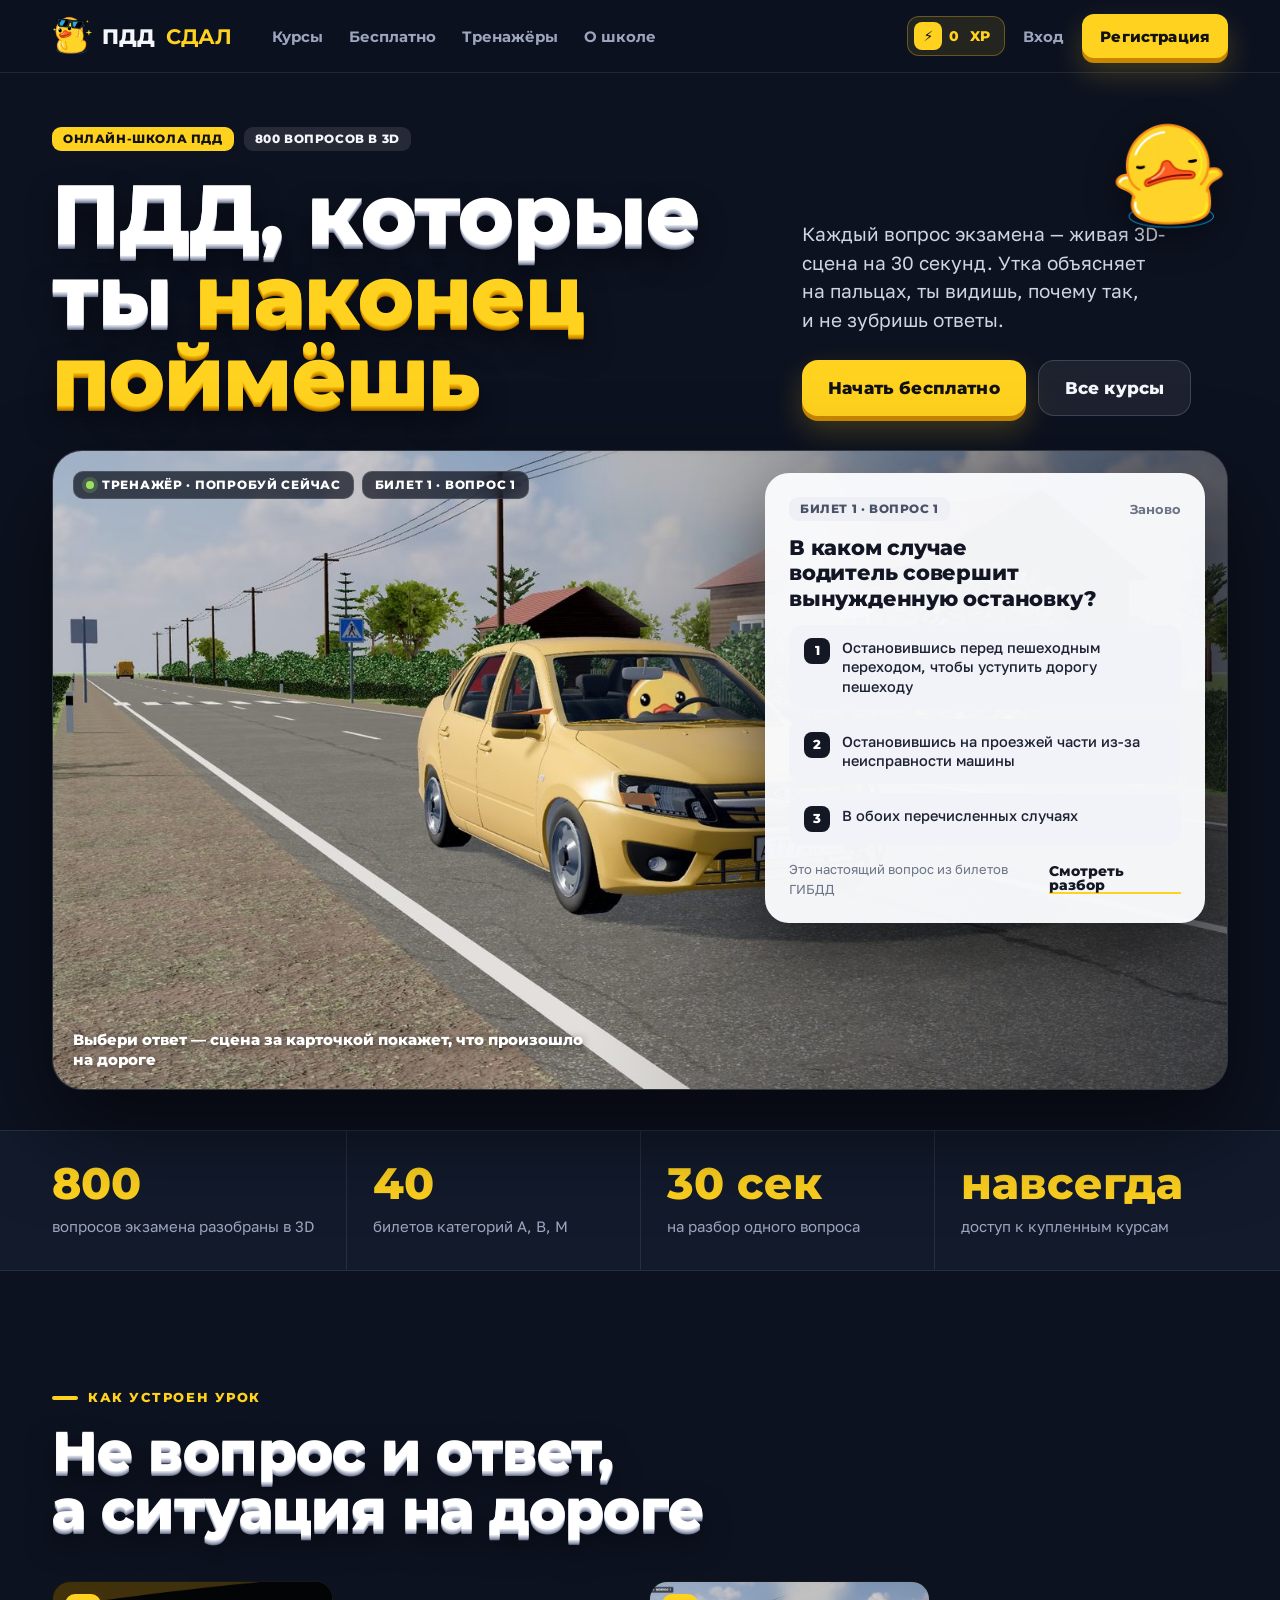
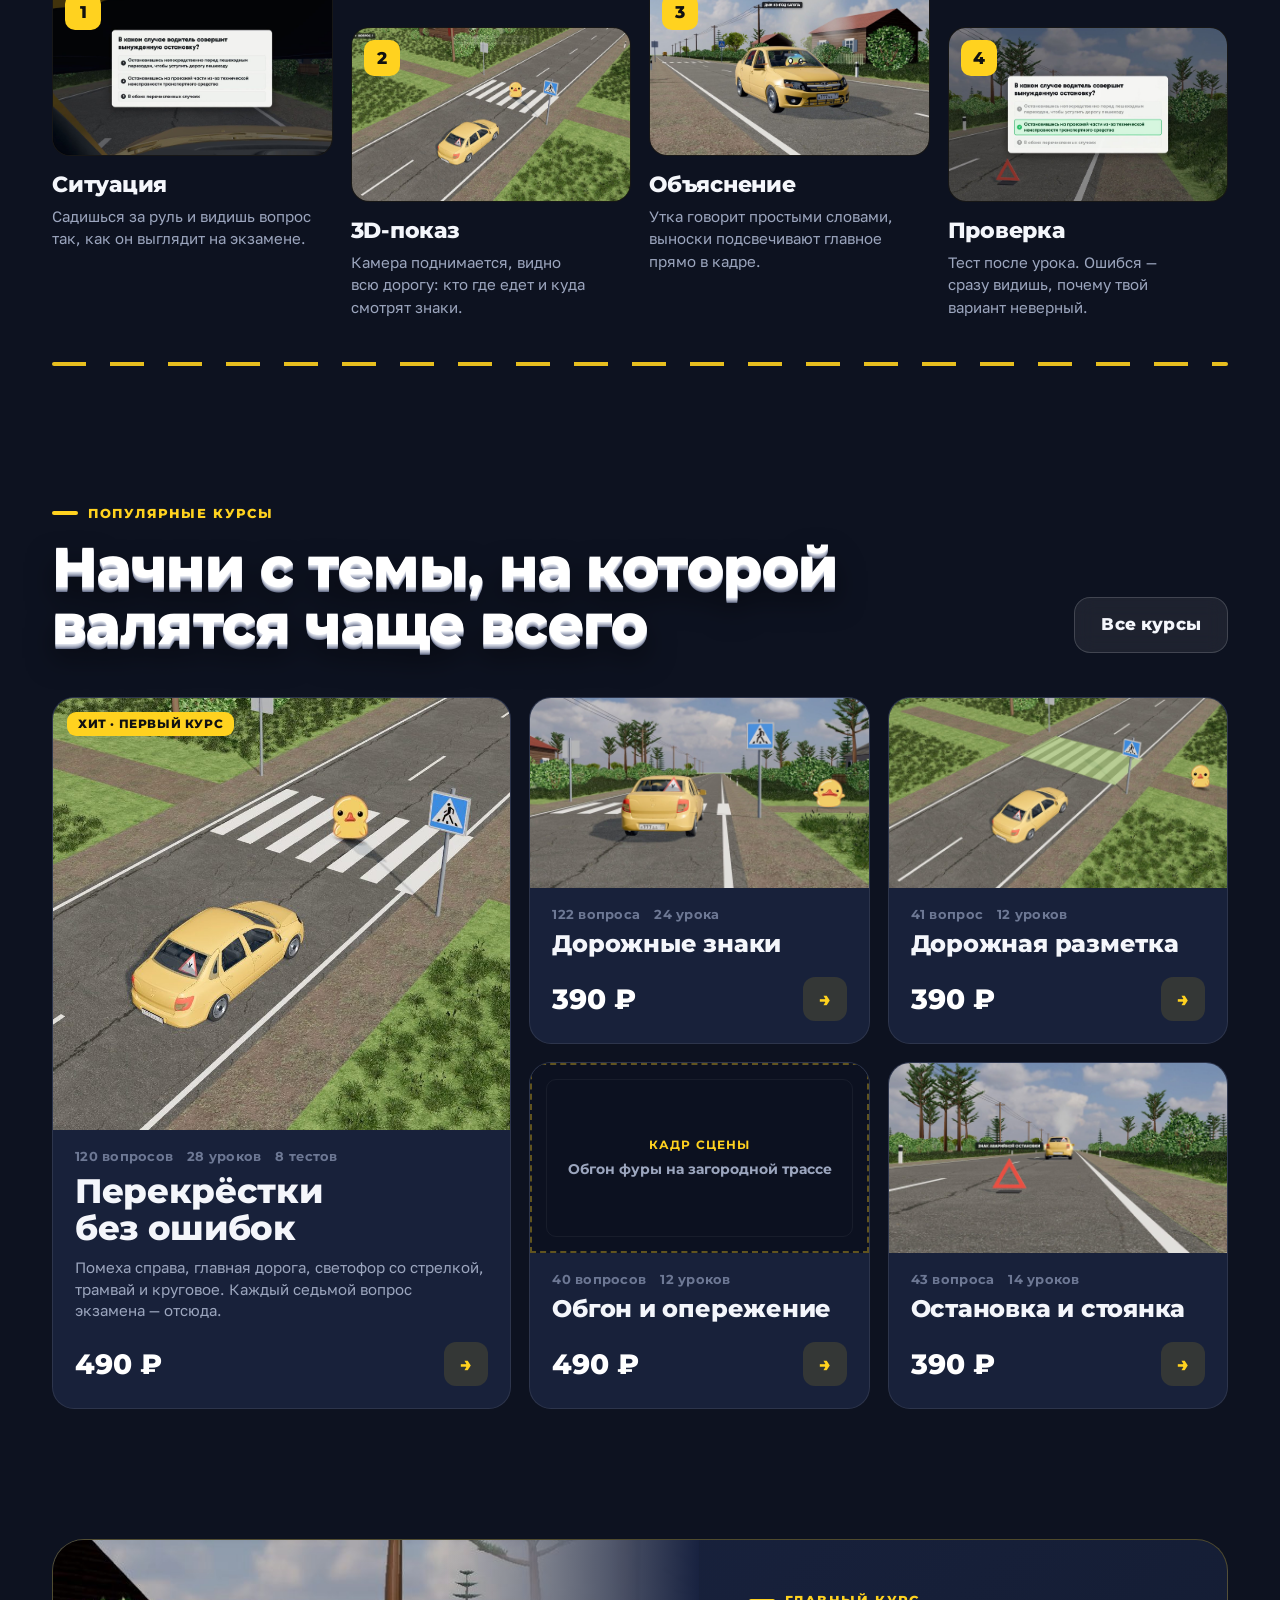
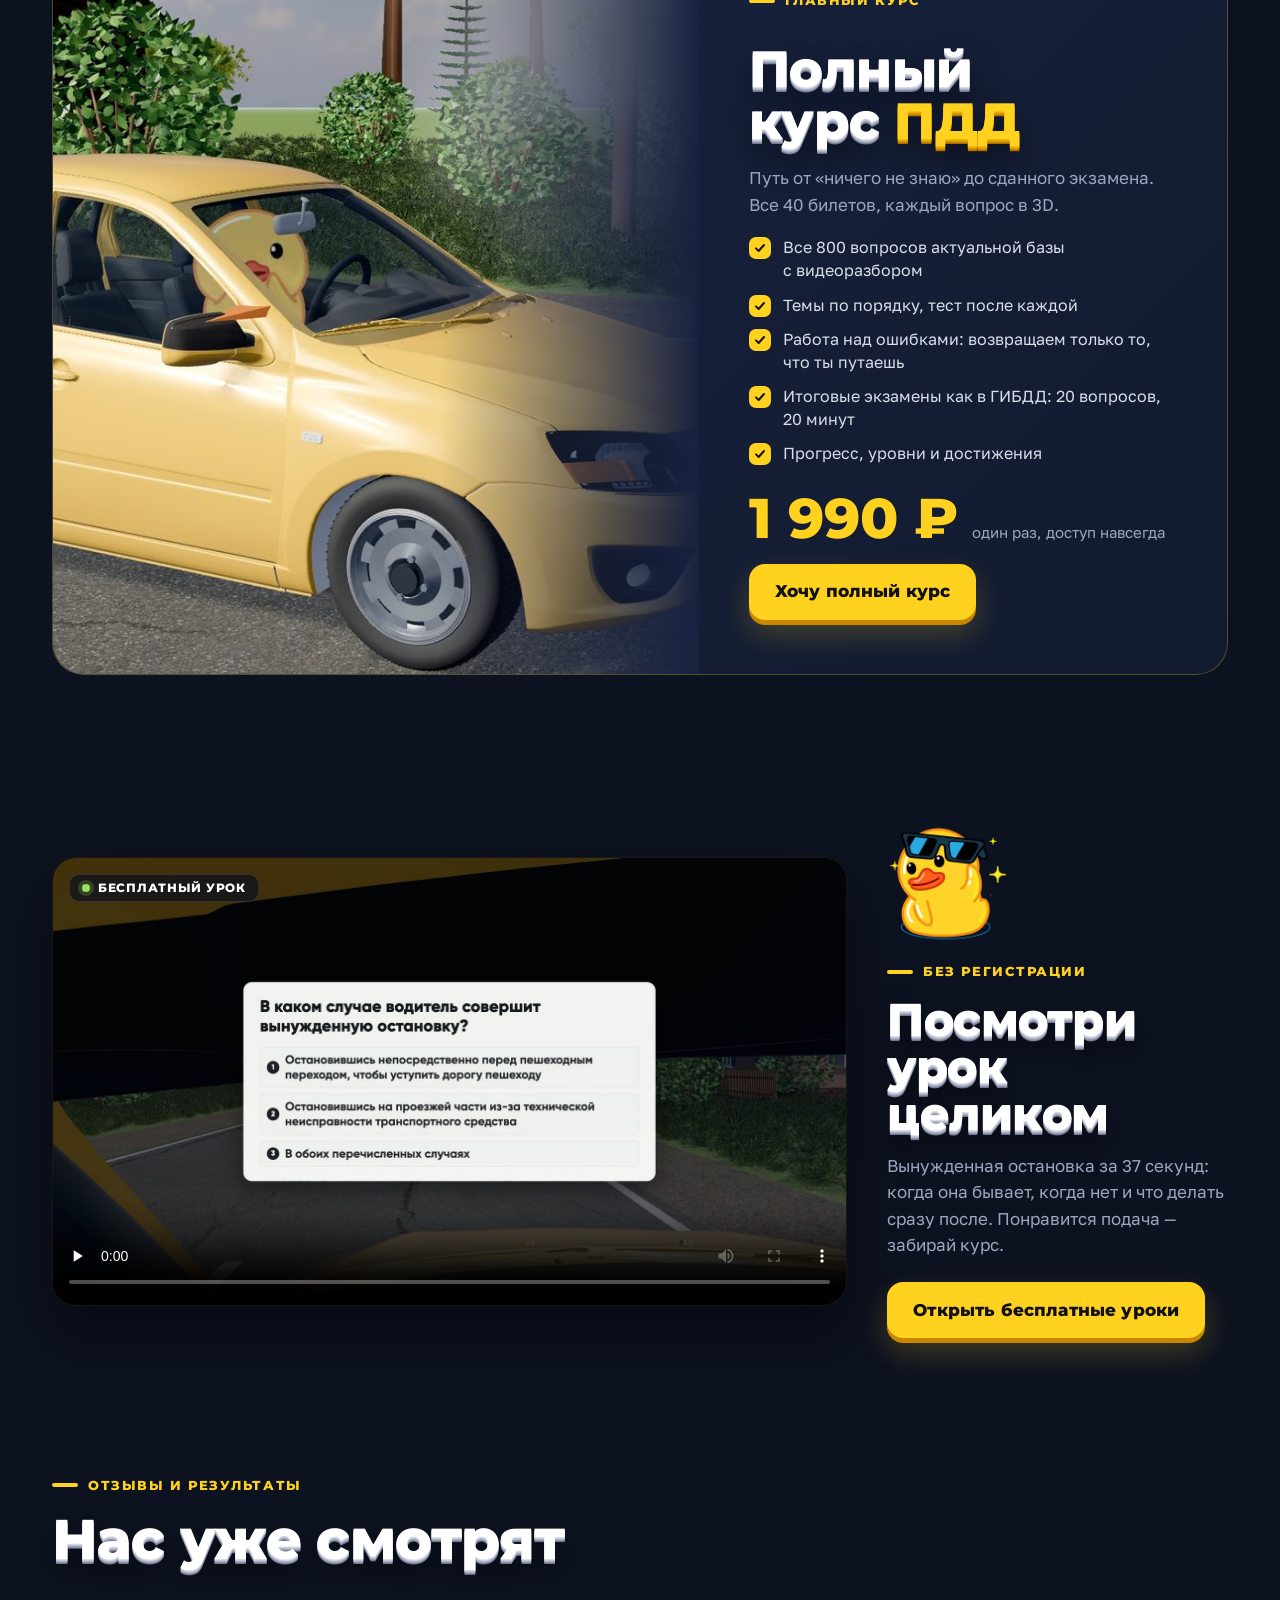
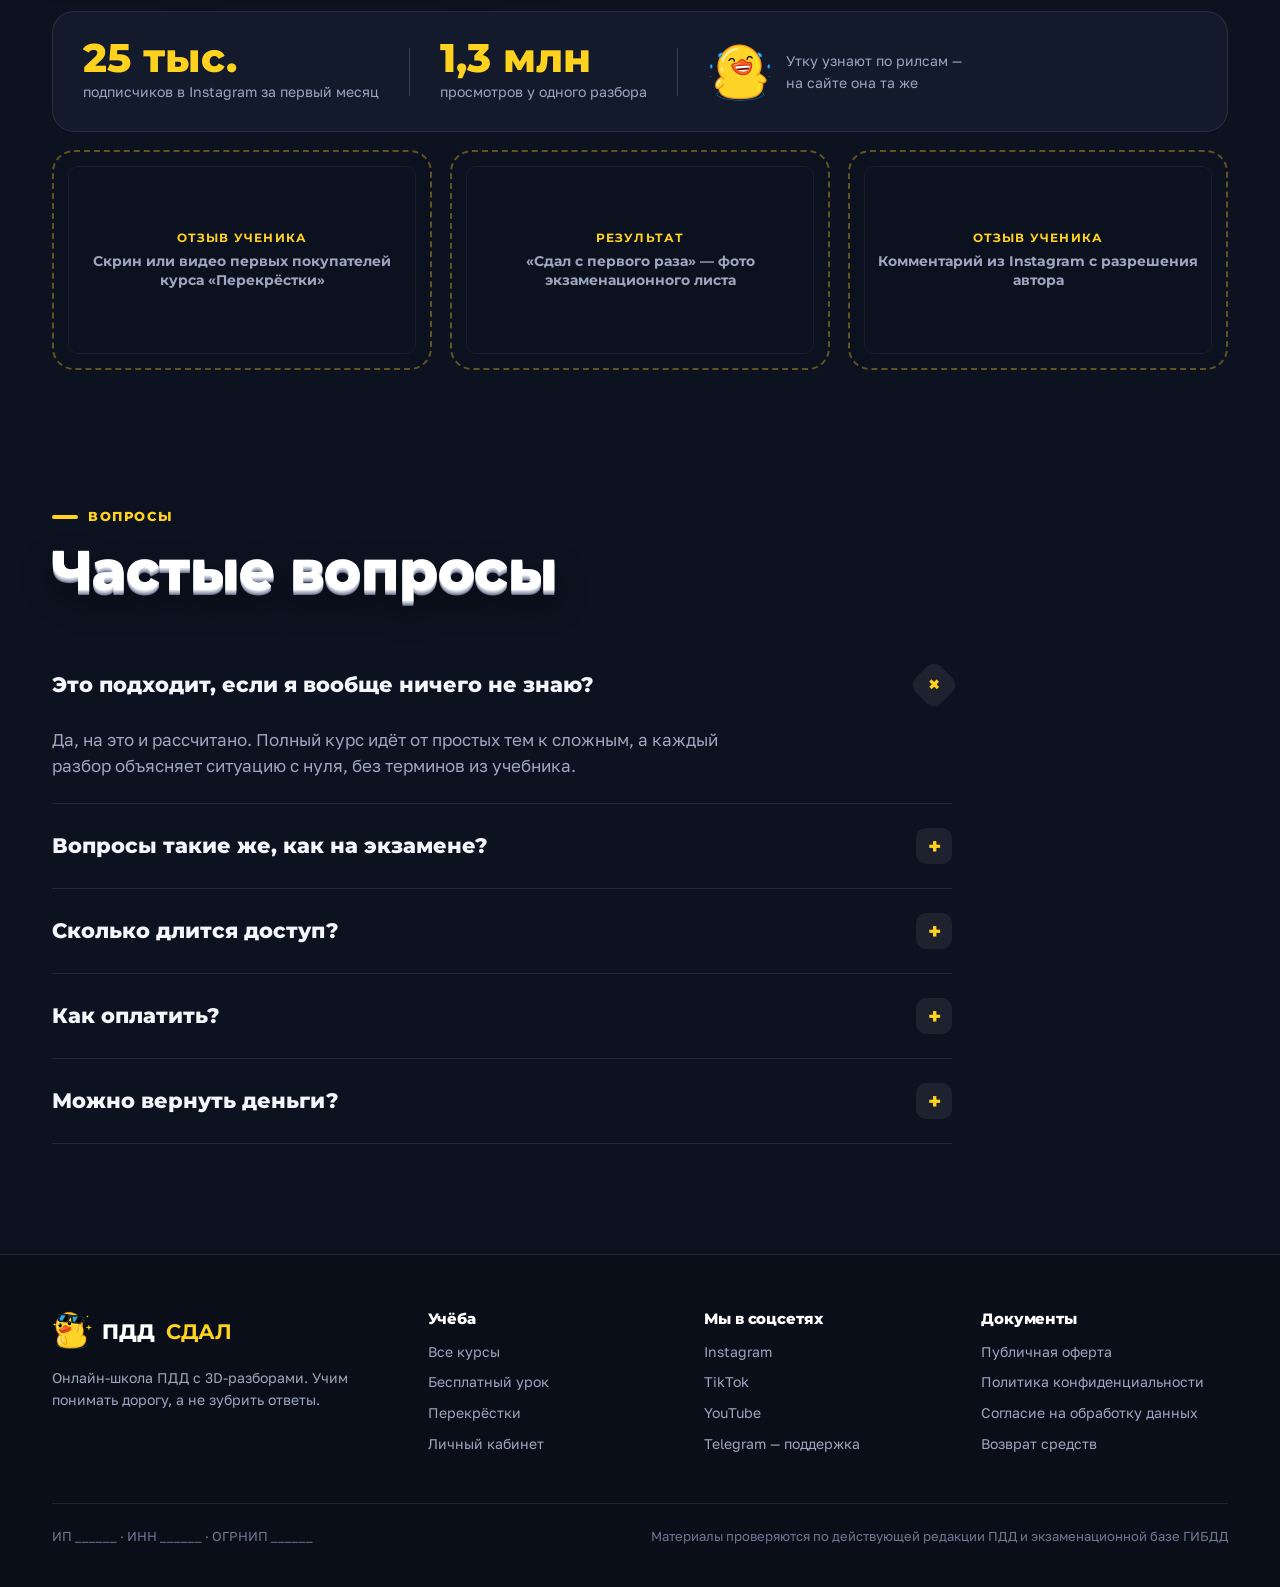
==== index.html @ 4e709c80 "Дизайн-концепция онлайн-школы ПДД: 5 экранов Co-Authored-By: Claude Opus 5.5 <noreply@anthropic.com>" ====
<!doctype html>
<html lang="ru">
<head>
<meta charset="utf-8">
<meta name="viewport" content="width=device-width,initial-scale=1"><meta name="robots" content="noindex,nofollow">
<title>ПДД СДАЛ — онлайн-школа ПДД с 3D-разборами</title>
<link rel="preconnect" href="https://fonts.googleapis.com"><link rel="preconnect" href="https://fonts.gstatic.com" crossorigin>
<link href="https://fonts.googleapis.com/css2?family=Golos+Text:wght@400;500;600&family=Montserrat:wght@700;800&display=swap" rel="stylesheet">
<link rel="stylesheet" href="css/app.css">
</head>
<body data-page="home">
<header data-top></header>

<section class="hero" id="top">
  <div class="wrap">
    <div class="hero-head">
      <div>
        <div class="hero-meta"><span class="tag tag-y">Онлайн-школа ПДД</span><span class="tag tag-d">800 вопросов в 3D</span></div>
        <h1 class="x3d">ПДД, которые ты <span class="y">наконец поймёшь</span></h1>
      </div>
      <div>
        <p class="hero-lead">Каждый вопрос экзамена — живая 3D-сцена на 30 секунд. Утка объясняет на пальцах, ты видишь, почему так, и не&nbsp;зубришь ответы.</p>
        <div class="hero-cta"><a class="btn btn-y" href="#free">Начать бесплатно</a><a class="btn btn-ghost" href="courses.html">Все курсы</a></div>
      </div>
      <img class="hero-duck" data-duck="5773" alt="">
    </div>

    <div class="screen" id="trainer">
      <div class="screen-bg">
        <img data-k="start" src="img/granta-front.jpg" alt="Учебная Гранта с уткой за рулём">
        <img data-k="ped" class="off" src="img/crosswalk.jpg" alt="Остановка перед переходом">
        <img data-k="smoke" class="off" src="img/granta-smoke.jpg" alt="Дым из-под капота">
        <img data-k="top" class="off" src="img/junction-top.jpg" alt="Вид сверху на переход">
      </div>
      <div class="screen-hud"><span class="hud"><i></i>Тренажёр · попробуй сейчас</span><span class="hud">Билет 1 · Вопрос 1</span></div>
      <div class="screen-cap">Выбери ответ — сцена за карточкой покажет, что произошло на дороге</div>

      <div class="trainer" data-trainer data-c="1">
        <div class="trainer-top"><span class="tag tag-d">Билет 1 · Вопрос 1</span><button class="reset">Заново</button></div>
        <h3>В&nbsp;каком случае водитель совершит вынужденную остановку?</h3>
        <div class="opts">
          <button class="opt" data-frame="ped" data-why="<b>Нет.</b> Перед переходом машина исправна, ты сам решил постоять и&nbsp;пропустить пешехода. Это обычная остановка."><span class="n">1</span>Остановившись перед пешеходным переходом, чтобы уступить дорогу пешеходу</button>
          <button class="opt" data-frame="smoke" data-why="<b>Верно!</b> Повалил дым, машина заглохла — ты бы и&nbsp;рад ехать, но&nbsp;дальше никак. Вот это и&nbsp;есть вынужденная."><span class="n">2</span>Остановившись на&nbsp;проезжей части из-за неисправности машины</button>
          <button class="opt" data-frame="top" data-why="<b>Ловушка.</b> Вынужденная — только когда ехать дальше нельзя: поломка, плохо водителю, препятствие. У&nbsp;перехода ты стоишь по своей воле."><span class="n">3</span>В&nbsp;обоих перечисленных случаях</button>
        </div>
        <div class="why"></div>
        <div class="trainer-foot"><span>Это настоящий вопрос из&nbsp;билетов ГИБДД</span><a href="#free">Смотреть разбор</a></div>
      </div>
    </div>
  </div>
</section>

<div class="stats">
  <div class="wrap">
    <div class="stat"><b>800</b><span>вопросов экзамена разобраны в&nbsp;3D</span></div>
    <div class="stat"><b>40</b><span>билетов категорий A, B, M</span></div>
    <div class="stat"><b>30&nbsp;сек</b><span>на разбор одного вопроса</span></div>
    <div class="stat"><b>навсегда</b><span>доступ к&nbsp;купленным курсам</span></div>
  </div>
</div>

<section class="sec" id="how">
  <div class="wrap">
    <div class="sec-h"><div><div class="kicker">Как устроен урок</div><h2 class="x3d">Не&nbsp;вопрос и&nbsp;ответ, а&nbsp;ситуация на&nbsp;дороге</h2></div></div>
    <div class="film">
      <div class="frame rv"><div class="frame-img"><img src="img/cabin-card-full.jpg" alt=""><span class="frame-num">1</span></div><h3>Ситуация</h3><p>Садишься за руль и&nbsp;видишь вопрос так, как он выглядит на экзамене.</p></div>
      <div class="frame rv" data-d="80"><div class="frame-img"><img src="img/junction-top-full.jpg" alt=""><span class="frame-num">2</span></div><h3>3D-показ</h3><p>Камера поднимается, видно всю дорогу: кто где едет и&nbsp;куда смотрят знаки.</p></div>
      <div class="frame rv" data-d="160"><div class="frame-img"><img src="img/granta-smoke-full.jpg" alt=""><span class="frame-num">3</span></div><h3>Объяснение</h3><p>Утка говорит простыми словами, выноски подсвечивают главное прямо в&nbsp;кадре.</p></div>
      <div class="frame rv" data-d="240"><div class="frame-img"><img src="img/answer-card-full.jpg" alt=""><span class="frame-num">4</span></div><h3>Проверка</h3><p>Тест после урока. Ошибся — сразу видишь, почему твой вариант неверный.</p></div>
    </div>
    <div class="dash film-road"></div>
  </div>
</section>

<section class="sec" style="padding-top:20px">
  <div class="wrap">
    <div class="sec-h"><div><div class="kicker">Популярные курсы</div><h2 class="x3d">Начни с&nbsp;темы, на&nbsp;которой валятся чаще всего</h2></div><a class="btn btn-ghost" href="courses.html">Все курсы</a></div>
    <div class="bento">
      <a class="cc big rv" href="course-intersections.html">
        <div class="cc-img"><img src="img/junction-top.jpg" alt=""><span class="tag tag-y">Хит · первый курс</span></div>
        <div class="cc-body"><div class="cc-meta"><span>120 вопросов</span><span>28 уроков</span><span>8 тестов</span></div><h3>Перекрёстки без ошибок</h3><p>Помеха справа, главная дорога, светофор со стрелкой, трамвай и&nbsp;круговое. Каждый седьмой вопрос экзамена — отсюда.</p><div class="cc-foot"><span class="price">490&nbsp;₽</span><span class="go">→</span></div></div>
      </a>
      <a class="cc rv" data-d="80" href="courses.html">
        <div class="cc-img"><img src="img/granta-rear-sign.jpg" alt=""></div>
        <div class="cc-body"><div class="cc-meta"><span>122 вопроса</span><span>24 урока</span></div><h3>Дорожные знаки</h3><div class="cc-foot"><span class="price">390&nbsp;₽</span><span class="go">→</span></div></div>
      </a>
      <a class="cc rv" data-d="160" href="courses.html">
        <div class="cc-img"><img src="img/zebra-top.jpg" alt=""></div>
        <div class="cc-body"><div class="cc-meta"><span>41 вопрос</span><span>12 уроков</span></div><h3>Дорожная разметка</h3><div class="cc-foot"><span class="price">390&nbsp;₽</span><span class="go">→</span></div></div>
      </a>
      <a class="cc rv" data-d="80" href="courses.html">
        <div class="cc-img"><div class="ph"><div><em>Кадр сцены</em>Обгон фуры на&nbsp;загородной трассе</div></div></div>
        <div class="cc-body"><div class="cc-meta"><span>40 вопросов</span><span>12 уроков</span></div><h3>Обгон и&nbsp;опережение</h3><div class="cc-foot"><span class="price">490&nbsp;₽</span><span class="go">→</span></div></div>
      </a>
      <a class="cc rv" data-d="160" href="lesson.html">
        <div class="cc-img"><img src="img/triangle.jpg" alt=""></div>
        <div class="cc-body"><div class="cc-meta"><span>43 вопроса</span><span>14 уроков</span></div><h3>Остановка и&nbsp;стоянка</h3><div class="cc-foot"><span class="price">390&nbsp;₽</span><span class="go">→</span></div></div>
      </a>
    </div>
  </div>
</section>

<section class="sec" style="padding-top:20px">
  <div class="wrap">
    <div class="full rv">
      <div class="full-img"><img src="img/granta-hero.jpg" alt="Учебная Гранта"></div>
      <div class="full-body">
        <div class="kicker">Главный курс</div>
        <h2 class="x3d">Полный курс <span class="y">ПДД</span></h2>
        <p class="muted">Путь от «ничего не знаю» до&nbsp;сданного экзамена. Все 40 билетов, каждый вопрос в&nbsp;3D.</p>
        <ul class="checks">
          <li>Все 800 вопросов актуальной базы с&nbsp;видеоразбором</li>
          <li>Темы по порядку, тест после каждой</li>
          <li>Работа над ошибками: возвращаем только то, что ты путаешь</li>
          <li>Итоговые экзамены как в&nbsp;ГИБДД: 20 вопросов, 20 минут</li>
          <li>Прогресс, уровни и&nbsp;достижения</li>
        </ul>
        <div class="full-price"><b>1&nbsp;990&nbsp;₽</b><span>один раз, доступ навсегда</span></div>
        <div><a class="btn btn-y" href="courses.html">Хочу полный курс</a></div>
      </div>
    </div>
  </div>
</section>

<section class="sec" id="free" style="padding-top:40px">
  <div class="wrap demo">
    <div class="player rv">
      <video src="video/q01.mp4" poster="img/cabin-card-full.jpg" controls playsinline preload="none"></video>
      <span class="hud"><i></i>Бесплатный урок</span>
    </div>
    <div class="demo-side rv" data-d="100">
      <img class="demo-duck" data-duck="10669" alt="">
      <div class="kicker">Без регистрации</div>
      <h2 class="x3d">Посмотри урок целиком</h2>
      <p>Вынужденная остановка за 37 секунд: когда она бывает, когда нет и&nbsp;что делать сразу после. Понравится подача — забирай курс.</p>
      <a class="btn btn-y" href="lesson.html">Открыть бесплатные уроки</a>
    </div>
  </div>
</section>

<section class="sec" id="about" style="padding-top:20px">
  <div class="wrap">
    <div class="sec-h"><div><div class="kicker">Отзывы и&nbsp;результаты</div><h2 class="x3d">Нас уже смотрят</h2></div></div>
    <div class="proof rv">
      <div><b>25&nbsp;тыс.</b><span>подписчиков в&nbsp;Instagram за первый месяц</span></div><div class="sep"></div>
      <div><b>1,3&nbsp;млн</b><span>просмотров у&nbsp;одного разбора</span></div><div class="sep"></div>
      <div style="display:flex;align-items:center;gap:14px"><img data-duck="6475" alt="" style="width:64px"><span>Утку узнают по&nbsp;рилсам —<br>на сайте она та же</span></div>
    </div>
    <div class="revs">
      <div class="rev rv"><div class="ph"><div><em>Отзыв ученика</em>Скрин или видео первых покупателей курса «Перекрёстки»</div></div></div>
      <div class="rev rv" data-d="80"><div class="ph"><div><em>Результат</em>«Сдал с&nbsp;первого раза» — фото экзаменационного листа</div></div></div>
      <div class="rev rv" data-d="160"><div class="ph"><div><em>Отзыв ученика</em>Комментарий из&nbsp;Instagram с&nbsp;разрешения автора</div></div></div>
    </div>
  </div>
</section>

<section class="sec" style="padding-top:20px">
  <div class="wrap">
    <div class="sec-h"><div><div class="kicker">Вопросы</div><h2 class="x3d">Частые вопросы</h2></div></div>
    <div class="faq">
      <details open><summary>Это подходит, если я&nbsp;вообще ничего не&nbsp;знаю?</summary><p>Да, на&nbsp;это и&nbsp;рассчитано. Полный курс идёт от&nbsp;простых тем к&nbsp;сложным, а&nbsp;каждый разбор объясняет ситуацию с&nbsp;нуля, без терминов из&nbsp;учебника.</p></details>
      <details><summary>Вопросы такие же, как на&nbsp;экзамене?</summary><p>Да, это актуальная экзаменационная база ГИБДД: 40 билетов по&nbsp;20 вопросов. При изменении правил мы обновляем разборы, купленный доступ тоже обновляется.</p></details>
      <details><summary>Сколько длится доступ?</summary><p>Навсегда. Купил курс один раз — он остаётся в&nbsp;личном кабинете, смотреть можно с&nbsp;телефона и&nbsp;компьютера.</p></details>
      <details><summary>Как оплатить?</summary><p>Картой или через СБП, оплата проходит через ЮKassa. Чек приходит на&nbsp;почту, курс открывается сразу после оплаты.</p></details>
      <details><summary>Можно вернуть деньги?</summary><p>Да, по&nbsp;условиям оферты. Если курс не&nbsp;подошёл, напишите в&nbsp;поддержку в&nbsp;Telegram.</p></details>
    </div>
  </div>
</section>

<footer data-foot></footer>
<script src="js/app.js"></script>
</body>
</html>
---- css/app.css ----
:root{
  --bg:#0D1220;
  --bg2:#121A2C;
  --card:#18213A;
  --card2:#1F2A47;
  --line:rgba(255,255,255,.09);
  --line2:rgba(255,255,255,.16);
  --text:#F4F6FB;
  --muted:#9CA6BE;
  --dim:#6D7894;
  --y:#FFD21F;
  --y2:#FFB800;
  --y3:#C98600;
  --green:#9BE15D;
  --orange:#FF9B3D;
  --red:#FF5A4E;
  --r:22px;
  --r-sm:14px;
  --display:"Montserrat","Golos Text",system-ui,sans-serif;
  --body:"Golos Text",system-ui,-apple-system,sans-serif;
  --wrap:1240px;
}
*{box-sizing:border-box;margin:0;padding:0}
html{-webkit-text-size-adjust:100%}
body{background:var(--bg);color:var(--text);font:400 17px/1.55 var(--body);overflow-x:hidden;-webkit-font-smoothing:antialiased}
img,video{display:block;max-width:100%}
a{color:inherit;text-decoration:none}
button{font:inherit;color:inherit;background:none;border:0;cursor:pointer}
h1,h2,h3,h4{font-family:var(--display);font-weight:800;line-height:1.02;letter-spacing:-.01em;text-wrap:balance}
p{text-wrap:pretty}
.nw{white-space:nowrap}
.wrap{max-width:var(--wrap);margin:0 auto;padding:0 32px}
.muted{color:var(--muted)}

/* объёмный заголовок, как обложки рилсов */
.x3d{color:#fff;text-shadow:0 1px 0 #d9dde8,0 2px 0 #c3c8d6,0 3px 0 #aab0c2,0 4px 0 #8f96ab,0 5px 0 #6f7790,0 14px 28px rgba(0,0,0,.55)}
.x3d .y,.y3d{color:var(--y);text-shadow:0 1px 0 #f2b800,0 2px 0 #e6a700,0 3px 0 #d89600,0 4px 0 #c88400,0 5px 0 #a86a00,0 14px 28px rgba(0,0,0,.55)}

/* полоса разметки */
.dash{height:4px;background:repeating-linear-gradient(90deg,var(--y) 0 34px,transparent 34px 58px);opacity:.9;border-radius:2px}

/* знак «У» */
.u-sign{display:inline-grid;place-items:center;width:44px;height:40px;position:relative;flex:none}
.u-sign svg{width:100%;height:100%}

/* кнопки */
.btn{display:inline-flex;align-items:center;justify-content:center;gap:10px;height:56px;padding:0 26px;border-radius:16px;font:800 17px/1 var(--display);letter-spacing:.01em;transition:transform .15s,background .15s,box-shadow .15s;white-space:nowrap}
.btn-y{background:var(--y);color:#111;box-shadow:0 5px 0 var(--y3),0 14px 30px rgba(255,210,31,.22)}
.btn-y:hover{transform:translateY(-2px);box-shadow:0 7px 0 var(--y3),0 18px 34px rgba(255,210,31,.3)}
.btn-y:active{transform:translateY(3px);box-shadow:0 2px 0 var(--y3)}
.btn-ghost{background:rgba(255,255,255,.07);border:1.5px solid var(--line2);backdrop-filter:blur(10px)}
.btn-ghost:hover{background:rgba(255,255,255,.13)}
.btn-sm{height:44px;padding:0 18px;font-size:15px;border-radius:12px}
.btn-block{width:100%}

/* HUD-плашки поверх кадров */
.hud{display:inline-flex;align-items:center;gap:8px;padding:7px 12px;border-radius:10px;background:rgba(12,16,28,.72);backdrop-filter:blur(8px);border:1px solid rgba(255,255,255,.12);font:800 12px/1 var(--display);letter-spacing:.06em;text-transform:uppercase;color:#fff}
.hud i{width:8px;height:8px;border-radius:50%;background:var(--green);box-shadow:0 0 0 4px rgba(155,225,93,.2)}
.tag{display:inline-flex;align-items:center;gap:6px;padding:6px 11px;border-radius:9px;font:800 12px/1 var(--display);letter-spacing:.05em;text-transform:uppercase}
.tag-y{background:var(--y);color:#111}
.tag-g{background:var(--green);color:#10200a}
.tag-o{background:var(--orange);color:#2a1300}
.tag-d{background:rgba(255,255,255,.1);color:var(--text)}

/* шапка */
.top{position:sticky;top:0;z-index:50;background:rgba(13,18,32,.82);backdrop-filter:blur(14px) saturate(1.3);border-bottom:1px solid var(--line)}
.top .wrap{display:flex;align-items:center;gap:28px;height:72px}
.logo{display:flex;align-items:center;gap:10px;font:800 21px/1 var(--display);letter-spacing:.01em}
.logo img{width:40px;height:40px}
.logo b{color:var(--y)}
.nav{display:flex;gap:26px;margin-left:12px;font:700 15px/1 var(--display)}
.nav a{color:var(--muted);transition:color .15s}
.nav a:hover,.nav a.on{color:#fff}
.top-r{margin-left:auto;display:flex;align-items:center;gap:12px}
.xp{display:inline-flex;align-items:center;gap:7px;height:40px;padding:0 14px 0 6px;border-radius:12px;background:rgba(255,210,31,.1);border:1px solid rgba(255,210,31,.3);font:800 14px/1 var(--display);color:var(--y)}
.xp b{display:grid;place-items:center;width:28px;height:28px;border-radius:8px;background:var(--y);color:#111;font-size:14px}
.login{font:700 15px/1 var(--display);color:var(--muted);padding:0 6px}
.burger{display:none;width:44px;height:44px;border-radius:12px;background:rgba(255,255,255,.07);place-items:center}
.burger span,.burger span:before,.burger span:after{display:block;width:18px;height:2px;background:#fff;border-radius:2px;position:relative}
.burger span:before,.burger span:after{content:"";position:absolute;left:0}
.burger span:before{top:-6px}.burger span:after{top:6px}
.mnav{display:none}

/* секции */
section{position:relative}
.sec{padding:110px 0}
.sec-h{display:flex;align-items:end;justify-content:space-between;gap:24px;margin-bottom:44px}
.sec-h h2{font-size:clamp(34px,4.4vw,58px)}
.kicker{display:inline-flex;align-items:center;gap:10px;font:800 13px/1 var(--display);letter-spacing:.12em;text-transform:uppercase;color:var(--y);margin-bottom:18px}
.kicker:before{content:"";width:26px;height:4px;border-radius:2px;background:var(--y)}

/* ---------- главная: герой ---------- */
.hero{padding:54px 0 40px}
.hero-head{display:grid;grid-template-columns:1.25fr .75fr;gap:40px;align-items:end;margin-bottom:34px;position:relative}
.hero h1{font-size:clamp(46px,6.6vw,96px);line-height:.96}
.hero-lead{font-size:19px;line-height:1.5;color:#cfd5e3;margin-bottom:26px}
.hero-cta{display:flex;gap:12px;flex-wrap:wrap}
.hero-meta{display:flex;gap:10px;flex-wrap:wrap;margin-bottom:22px}
.screen{position:relative;border-radius:30px;overflow:hidden;width:100%;height:clamp(640px,46vw,680px);background:#0b0f1a;border:1px solid var(--line2);box-shadow:0 40px 90px rgba(0,0,0,.55)}
.screen-bg{position:absolute;inset:0}
.screen-bg img{position:absolute;inset:0;width:100%;height:100%;object-fit:cover;transition:opacity .6s ease}
.screen-bg img.off{opacity:0}
.screen:after{content:"";position:absolute;inset:0;background:linear-gradient(90deg,transparent 45%,rgba(11,15,26,.55) 100%);pointer-events:none}
.screen-hud{position:absolute;z-index:2;left:20px;top:20px;display:flex;gap:8px;flex-wrap:wrap}
.screen-cap{position:absolute;z-index:2;left:20px;bottom:20px;max-width:46%;font:800 15px/1.3 var(--display);color:#fff;text-shadow:0 2px 10px rgba(0,0,0,.6)}
.screen .trainer{position:absolute;z-index:3;right:22px;top:22px;max-height:calc(100% - 44px);overflow:auto}
.hero-duck{position:absolute;right:0;top:-14px;width:120px;filter:drop-shadow(0 10px 18px rgba(0,0,0,.45))}

/* тренажёр в первом экране */
.trainer{width:440px;background:rgba(250,251,253,.97);color:#141824;border-radius:24px;padding:24px;box-shadow:0 30px 70px rgba(0,0,0,.5);position:relative}
.trainer-top{display:flex;align-items:center;justify-content:space-between;margin-bottom:14px}
.trainer-top .tag-d{background:#eef0f5;color:#4a5268}
.trainer h3{font-size:22px;line-height:1.2;margin-bottom:16px;color:#121624}
.opts{display:grid;gap:9px}
.opt{display:flex;gap:12px;align-items:flex-start;text-align:left;width:100%;padding:13px 14px;border-radius:14px;background:#f1f3f8;border:2px solid transparent;font:500 15px/1.35 var(--body);color:#1d2233;transition:background .15s,border-color .15s,transform .1s}
.opt:hover{background:#e7eaf2}
.opt:active{transform:scale(.99)}
.opt .n{flex:none;display:grid;place-items:center;width:26px;height:26px;border-radius:8px;background:#141824;color:#fff;font:800 13px/1 var(--display)}
.opt.ok{background:#eaf8dc;border-color:#7cc93c}
.opt.ok .n{background:#4f9e18}
.opt.bad{background:#ffe9e6;border-color:#ff7a6e}
.opt.bad .n{background:#e2382b}
.opt[disabled]{cursor:default}
.why{display:none;margin-top:14px;padding:14px 14px 14px 70px;border-radius:14px;background:#141824;color:#e9ecf3;font-size:15px;line-height:1.45;position:relative;min-height:74px}
.why.show{display:block;animation:pop .35s ease}
.trainer:has(.why.show) .trainer-foot{display:none}
.screen .trainer .opt{padding:11px 13px;font-size:14.5px}
.screen .trainer h3{font-size:21px;margin-bottom:14px}
.why img{position:absolute;left:8px;top:50%;transform:translateY(-50%);width:56px;height:56px}
.why b{color:var(--y);font-family:var(--display)}
.why.good b{color:var(--green)}
.trainer-foot{display:flex;justify-content:space-between;align-items:center;margin-top:14px;font-size:13px;color:#6b7387}
.trainer-foot a{font:800 14px/1 var(--display);color:#141824;border-bottom:2px solid var(--y)}
.reset{font:700 13px/1 var(--display);color:#6b7387}

/* тост XP */
.toast{position:fixed;z-index:90;left:50%;top:88px;transform:translate(-50%,-20px);opacity:0;pointer-events:none;display:flex;align-items:center;gap:12px;padding:10px 18px 10px 10px;border-radius:16px;background:#141824;border:1px solid rgba(255,210,31,.35);box-shadow:0 18px 40px rgba(0,0,0,.45);transition:opacity .25s,transform .25s}
.toast.on{opacity:1;transform:translate(-50%,0)}
.toast img{width:44px;height:44px}
.toast b{display:block;font:800 16px/1.1 var(--display);color:var(--y)}
.toast span{font-size:13px;color:var(--muted)}

/* цифры */
.stats{border-top:1px solid var(--line);border-bottom:1px solid var(--line);background:var(--bg2)}
.stats .wrap{display:grid;grid-template-columns:repeat(4,1fr)}
.stat{padding:30px 26px;border-left:1px solid var(--line)}
.stat:first-child{border-left:0;padding-left:0}
.stat b{display:block;font:800 44px/1 var(--display);color:var(--y);margin-bottom:8px}
.stat span{color:var(--muted);font-size:15px}

/* как устроен урок — плёнка */
.film{display:grid;grid-template-columns:repeat(4,1fr);gap:18px;counter-reset:st}
.frame{position:relative}
.frame-img{position:relative;border-radius:18px;overflow:hidden;aspect-ratio:16/10;background:#000;border:1px solid var(--line)}
.frame-img img{width:100%;height:100%;object-fit:cover}
.frame-num{position:absolute;left:12px;top:12px;width:36px;height:36px;border-radius:10px;display:grid;place-items:center;background:var(--y);color:#111;font:800 17px/1 var(--display)}
.frame h3{font-size:22px;margin:18px 0 8px}
.frame p{color:var(--muted);font-size:15px;line-height:1.5}
.frame:nth-child(even){margin-top:46px}
.film-road{margin:44px 0 0}

/* курсы — бенто */
.bento{display:grid;grid-template-columns:1.35fr 1fr 1fr;grid-template-rows:auto auto;gap:18px}
.cc{position:relative;display:flex;flex-direction:column;border-radius:var(--r);overflow:hidden;background:var(--card);border:1px solid var(--line);transition:transform .2s,border-color .2s}
.cc:hover{transform:translateY(-4px);border-color:rgba(255,210,31,.45)}
.cc-img{position:relative;aspect-ratio:16/9;overflow:hidden;background:#0a0e18}
.cc-img img{width:100%;height:100%;object-fit:cover;transition:transform .5s}
.cc:hover .cc-img img{transform:scale(1.04)}
.cc-img .tag{position:absolute;left:14px;top:14px}
.cc-body{padding:20px 22px 22px;display:flex;flex-direction:column;gap:10px;flex:1}
.cc h3{font-size:24px;line-height:1.08}
.cc p{color:var(--muted);font-size:15px;line-height:1.45}
.cc-meta{display:flex;gap:14px;flex-wrap:wrap;color:var(--dim);font:700 13px/1 var(--display);letter-spacing:.02em}
.cc-foot{margin-top:auto;padding-top:10px;display:flex;align-items:center;justify-content:space-between}
.price{font:800 28px/1 var(--display);color:#fff}
.price s{font-size:16px;color:var(--dim);margin-left:8px;font-weight:700}
.go{width:44px;height:44px;border-radius:12px;display:grid;place-items:center;background:rgba(255,210,31,.12);color:var(--y);font:800 20px/1 var(--display);transition:background .15s}
.cc:hover .go{background:var(--y);color:#111}
.cc.big{grid-row:span 2}
.cc.big .cc-img{aspect-ratio:auto;flex:1;min-height:340px}
.cc.big h3{font-size:34px}
.cc.big .cc-body{flex:none}

/* заглушка кадра — честная */
.ph{position:relative;width:100%;height:100%;min-height:100%;display:grid;place-items:center;text-align:center;padding:20px;background:#0c1120;border:2px dashed rgba(255,210,31,.35);border-radius:inherit;color:var(--muted);font:700 14px/1.35 var(--display)}
.ph:before{content:"";position:absolute;inset:14px;border:1px solid rgba(255,255,255,.05);border-radius:10px}
.ph em{display:block;font-style:normal;color:var(--y);font-size:12px;letter-spacing:.1em;text-transform:uppercase;margin-bottom:6px}

/* полный курс */
.full{display:grid;grid-template-columns:1.1fr .9fr;border-radius:32px;overflow:hidden;background:linear-gradient(135deg,#1a2442,#121a2e);border:1px solid rgba(255,210,31,.25)}
.full-img{position:relative;min-height:520px}
.full-img img{position:absolute;inset:0;width:100%;height:100%;object-fit:cover}
.full-img:after{content:"";position:absolute;inset:0;background:linear-gradient(90deg,transparent 60%,#182240 100%)}
.full-body{padding:54px 50px;display:flex;flex-direction:column;gap:18px}
.full-body h2{font-size:clamp(36px,4vw,54px)}
.checks{list-style:none;display:grid;gap:11px}
.checks li{display:flex;gap:12px;align-items:flex-start;font-size:16px;line-height:1.45;color:#d9deea}
.checks li:before{content:"";flex:none;width:22px;height:22px;margin-top:1px;border-radius:7px;background:var(--y) url("data:image/svg+xml,%3Csvg xmlns='http://www.w3.org/2000/svg' viewBox='0 0 24 24'%3E%3Cpath d='M6 12.5l4 4 8-9' fill='none' stroke='%23111' stroke-width='3' stroke-linecap='round' stroke-linejoin='round'/%3E%3C/svg%3E") center/16px no-repeat}
.full-price{display:flex;align-items:baseline;gap:14px;margin-top:6px}
.full-price b{font:800 56px/1 var(--display);color:var(--y)}
.full-price span{color:var(--muted);font-size:15px}

/* бесплатный урок */
.demo{display:grid;grid-template-columns:1.4fr .6fr;gap:40px;align-items:center}
.player{position:relative;border-radius:24px;overflow:hidden;background:#000;border:1px solid var(--line);box-shadow:0 30px 60px rgba(0,0,0,.45)}
.player video{width:100%;aspect-ratio:16/9;object-fit:cover;background:#000}
.player .hud{position:absolute;left:16px;top:16px;pointer-events:none}
.demo-side h2{font-size:clamp(32px,3.6vw,48px);margin-bottom:16px}
.demo-side p{color:var(--muted);margin-bottom:24px}
.demo-duck{width:120px;margin-bottom:10px}

/* отзывы */
.revs{display:grid;grid-template-columns:1fr 1fr 1fr;gap:18px}
.rev{border-radius:var(--r);min-height:220px}
.rev .ph{min-height:220px;border-radius:var(--r)}
.proof{display:flex;gap:30px;align-items:center;padding:26px 30px;border-radius:var(--r);background:var(--bg2);border:1px solid var(--line);margin-bottom:18px}
.proof b{font:800 40px/1 var(--display);color:var(--y);display:block}
.proof span{color:var(--muted);font-size:14px}
.proof .sep{width:1px;height:48px;background:var(--line2)}

/* FAQ */
.faq{max-width:900px}
.faq details{border-bottom:1px solid var(--line)}
.faq summary{list-style:none;display:flex;justify-content:space-between;gap:20px;align-items:center;padding:24px 0;font:800 21px/1.25 var(--display);cursor:pointer}
.faq summary::-webkit-details-marker{display:none}
.faq summary:after{content:"+";flex:none;width:36px;height:36px;border-radius:10px;display:grid;place-items:center;background:rgba(255,255,255,.07);color:var(--y);font-size:22px;transition:transform .2s}
.faq details[open] summary:after{transform:rotate(45deg)}
.faq details p{color:var(--muted);padding:0 50px 24px 0;max-width:760px}

/* подвал */
.foot{border-top:1px solid var(--line);padding:56px 0 40px;background:#0a0e19;color:var(--muted);font-size:14px}
.foot .wrap{display:grid;grid-template-columns:1.4fr 1fr 1fr 1fr;gap:30px}
.foot h4{font-size:15px;color:#fff;margin-bottom:14px}
.foot a{display:block;margin-bottom:9px}
.foot .logo{display:flex;color:#fff}
.foot a:hover{color:#fff}
.foot-legal{grid-column:1/-1;border-top:1px solid var(--line);padding-top:22px;margin-top:10px;display:flex;justify-content:space-between;gap:20px;flex-wrap:wrap;font-size:13px;color:var(--dim)}

/* ---------- каталог ---------- */
.page-h{padding:64px 0 34px}
.page-h h1{font-size:clamp(44px,6vw,80px);margin-bottom:14px}
.page-h p{color:var(--muted);font-size:19px;max-width:640px}
.filters{display:flex;gap:10px;flex-wrap:wrap;margin:30px 0 8px}
.chip{height:42px;padding:0 18px;border-radius:12px;background:rgba(255,255,255,.06);border:1px solid var(--line);font:700 14px/1 var(--display);color:var(--muted);transition:all .15s}
.chip:hover{color:#fff}
.chip.on{background:var(--y);color:#111;border-color:var(--y)}
.chip sup{font-size:11px;margin-left:4px;opacity:.7}
.cat{display:grid;grid-template-columns:repeat(4,1fr);gap:18px;padding-bottom:110px}
.cat .cc.wide{grid-column:span 2}
.cat .cc.wide .cc-img{aspect-ratio:21/9}
.cat .cc:not(.wide) h3{font-size:21px}
.page-h{position:relative}
.page-duck{position:absolute;right:0;bottom:40px;width:150px}
.cat .cc.hide{display:none}
.bundle .cc-img{display:grid;grid-template-columns:1fr 1fr;gap:3px;background:#0a0e18}
.bundle .cc-img img{height:100%}
.bundle .cc-img .ph{border-radius:0;font-size:12px;border-width:1px}
.promo{background:var(--y);color:#141824;border-color:var(--y)}
.promo .cc-body img{width:110px;margin:-4px 0 4px -6px}
.promo h3{color:#141824}
.promo h3 s{color:rgba(20,24,36,.55)}
.promo p{color:#3b3410}
.promo .price{color:#141824}
.promo .go{background:#141824;color:var(--y)}
.promo:hover .go{background:#141824;color:var(--y)}
.saving{color:var(--green);font:800 13px/1 var(--display)}
.cat-group{grid-column:1/-1;display:flex;align-items:center;gap:16px;margin-top:26px;font:800 15px/1 var(--display);letter-spacing:.1em;text-transform:uppercase;color:var(--muted)}
.cat-group:after{content:"";flex:1;height:1px;background:var(--line)}
.cat-group:first-child{margin-top:0}

/* ---------- страница курса ---------- */
.p-hero{position:relative;overflow:hidden;padding:0}
.p-hero-img{position:absolute;inset:0}
.p-hero-img img{width:100%;height:100%;object-fit:cover;object-position:50% 55%}
.p-hero:after{content:"";position:absolute;inset:0;background:linear-gradient(90deg,rgba(13,18,32,.96) 0%,rgba(13,18,32,.8) 42%,rgba(13,18,32,.2) 75%),linear-gradient(0deg,var(--bg) 0%,transparent 30%)}
.p-hero .wrap{position:relative;z-index:2;padding-top:80px;padding-bottom:90px;display:grid;grid-template-columns:1fr 380px;gap:50px;align-items:end}
.crumbs{font:700 14px/1 var(--display);color:var(--muted);margin-bottom:26px}
.crumbs a:hover{color:#fff}
.p-hero h1{font-size:clamp(46px,6vw,86px);margin:16px 0 20px}
.p-hero .lead{font-size:20px;color:#d6dbe7;max-width:560px}
.p-hero .hud-row{display:flex;gap:10px;flex-wrap:wrap;margin-top:26px}
.buy{background:rgba(250,251,253,.98);color:#121624;border-radius:26px;padding:28px;box-shadow:0 30px 70px rgba(0,0,0,.5)}
.buy-price{display:flex;align-items:baseline;gap:10px;margin-bottom:6px}
.buy-price b{font:800 52px/1 var(--display)}
.buy-price span{color:#6b7387;font-size:15px}
.buy ul{list-style:none;margin:18px 0 22px;display:grid;gap:9px;font-size:15px;color:#3a4256}
.buy li{display:flex;gap:10px}
.buy li:before{content:"";flex:none;width:18px;height:18px;margin-top:2px;border-radius:6px;background:#141824 url("data:image/svg+xml,%3Csvg xmlns='http://www.w3.org/2000/svg' viewBox='0 0 24 24'%3E%3Cpath d='M6 12.5l4 4 8-9' fill='none' stroke='%23FFD21F' stroke-width='3.4' stroke-linecap='round' stroke-linejoin='round'/%3E%3C/svg%3E") center/13px no-repeat}
.buy .pay{margin-top:14px;text-align:center;font-size:13px;color:#6b7387}
.buy .btn-ghost{color:#141824;border-color:#d7dbe5;background:#f1f3f8;margin-top:10px}

.pain{display:grid;grid-template-columns:.9fr 1.1fr;gap:60px;align-items:center}
.pain-big{font:800 clamp(120px,15vw,210px)/.85 var(--display)}
.pain-big small{display:block;font-size:22px;line-height:1.3;color:var(--muted);margin-top:16px;font-weight:700;letter-spacing:0}
.pain-list{display:grid;gap:14px}
.pain-item{display:flex;gap:18px;align-items:flex-start;padding:22px 24px;border-radius:18px;background:var(--card);border:1px solid var(--line)}
.pain-item .tag{flex:none;margin-top:2px}
.pain-item h3{font-size:20px;margin-bottom:6px}
.pain-item p{color:var(--muted);font-size:15px}

.prog{display:grid;grid-template-columns:1fr 360px;gap:50px;align-items:start}
.mod{border:1px solid var(--line);border-radius:18px;background:var(--card);margin-bottom:12px;overflow:hidden}
.mod summary{list-style:none;display:grid;grid-template-columns:54px 1fr auto;gap:16px;align-items:center;padding:18px 20px;cursor:pointer}
.mod summary::-webkit-details-marker{display:none}
.mod-n{width:54px;height:54px;border-radius:14px;display:grid;place-items:center;background:var(--bg2);border:1px solid var(--line2);font:800 22px/1 var(--display);color:var(--y)}
.mod h3{font-size:20px;line-height:1.15}
.mod small{display:block;color:var(--dim);font:700 13px/1.3 var(--display);margin-top:5px}
.mod-free{color:var(--green)}
.mod ol{list-style:none;padding:0 20px 18px 90px;display:grid;gap:8px;color:#cfd5e3;font-size:15px}
.mod ol li{display:flex;justify-content:space-between;gap:12px;padding:10px 0;border-top:1px solid var(--line)}
.mod ol li span{color:var(--dim);font-size:13px;white-space:nowrap}
.prog-side{position:sticky;top:96px;display:grid;gap:14px}
.box{border-radius:20px;background:var(--card);border:1px solid var(--line);padding:24px}
.box h3{font-size:20px;margin-bottom:12px}
.box .checks li{font-size:15px}
.upsell{border-color:rgba(255,210,31,.35);background:linear-gradient(160deg,#222c4b,#18213a)}
.upsell p{color:var(--muted);font-size:15px;margin-bottom:14px}

.sticky-buy{display:none}

/* ---------- урок ---------- */
.lesson-app{display:grid;grid-template-columns:320px minmax(0,1fr);min-height:calc(100vh - 72px)}
.side{background:var(--bg2);border-right:1px solid var(--line);padding:26px 18px;position:sticky;top:72px;height:calc(100vh - 72px);overflow:auto}
.side-h{padding:0 8px 18px}
.side-h small{font:800 12px/1 var(--display);letter-spacing:.1em;text-transform:uppercase;color:var(--dim)}
.side-h h2{font-size:22px;margin:8px 0 14px}
.bar{height:8px;border-radius:5px;background:rgba(255,255,255,.08);overflow:hidden}
.bar i{display:block;height:100%;border-radius:5px;background:var(--y)}
.bar-l{display:flex;justify-content:space-between;font:700 13px/1 var(--display);color:var(--muted);margin-top:8px}
.les{list-style:none;display:grid;gap:3px}
.les-mod{font:800 12px/1 var(--display);letter-spacing:.1em;text-transform:uppercase;color:var(--dim);padding:18px 8px 8px}
.les a{display:grid;grid-template-columns:28px 1fr auto;gap:10px;align-items:center;padding:10px 8px;border-radius:12px;font-size:14px;line-height:1.3;color:#cbd2e1}
.les a:hover{background:rgba(255,255,255,.05)}
.les a.on{background:rgba(255,210,31,.12);color:#fff;box-shadow:inset 3px 0 0 var(--y)}
.les .st{width:24px;height:24px;border-radius:7px;display:grid;place-items:center;font:800 12px/1 var(--display);background:rgba(255,255,255,.07);color:var(--muted)}
.les .done .st{background:var(--green);color:#10200a}
.les .on .st{background:var(--y);color:#111}
.les .lock{opacity:.45}
.les em{font-style:normal;font-size:12px;color:var(--dim)}
.main{padding:28px 40px 80px;max-width:1080px}
.l-top{display:flex;align-items:center;justify-content:space-between;gap:16px;margin-bottom:18px}
.l-top .crumbs{margin:0}
.l-title{font-size:clamp(30px,3.4vw,44px);margin-bottom:20px}
.l-player .hud.r{left:auto;right:16px}
.tabs{display:flex;gap:6px;margin:26px 0 18px;border-bottom:1px solid var(--line);overflow-x:auto;scrollbar-width:none}
.tabs button{padding:12px 16px;font:800 15px/1 var(--display);color:var(--muted);border-bottom:3px solid transparent;margin-bottom:-1px}
.tabs button.on{color:#fff;border-color:var(--y)}
.tabp{display:none}
.tabp.on{display:block}
.explain{display:grid;grid-template-columns:1fr 280px;gap:26px}
.say{display:grid;gap:12px}
.say p{position:relative;padding:14px 16px 14px 18px;border-radius:14px;background:var(--card);border:1px solid var(--line);font-size:16px;line-height:1.5}
.say p .t{display:block;font:800 12px/1 var(--display);color:var(--dim);margin-bottom:6px;letter-spacing:.05em}
.fishka{border-radius:18px;padding:22px;background:var(--y);color:#141824;position:relative;overflow:hidden}
.fishka small{font:800 12px/1 var(--display);letter-spacing:.1em;text-transform:uppercase;opacity:.7}
.fishka p{font:800 21px/1.25 var(--display);margin:10px 0 0}
.fishka img{width:92px;margin:14px 0 -8px auto}
.rule{border-radius:18px;padding:22px;background:var(--card);border:1px solid var(--line);margin-top:14px;font-size:14px;color:var(--muted)}
.rule b{color:#fff;font-family:var(--display);display:block;margin-bottom:6px;font-size:15px}
.quiz{margin-top:34px;border-radius:24px;background:rgba(250,251,253,.98);color:#141824;padding:30px}
.quiz-h{display:flex;justify-content:space-between;align-items:center;gap:12px;margin-bottom:14px}
.quiz-h .tag-d{background:#eef0f5;color:#4a5268}
.quiz h3{font-size:24px;line-height:1.2;margin-bottom:18px}
.quiz .opt{font-size:16px;padding:15px 16px}
.next{display:flex;justify-content:space-between;align-items:center;gap:14px;margin-top:22px}
.next .btn[aria-disabled=true]{opacity:.35;pointer-events:none}
.next small{color:#6b7387;font-size:14px}
.m-prog{display:none}

/* ---------- кабинет ---------- */
.acc{display:grid;grid-template-columns:240px 1fr;gap:34px;padding-top:34px;padding-bottom:100px}
.acc-nav{position:sticky;top:100px;align-self:start;display:grid;gap:3px}
.acc-nav a{display:flex;align-items:center;gap:12px;padding:12px 14px;border-radius:12px;font:700 15px/1 var(--display);color:var(--muted)}
.acc-nav a:hover{background:rgba(255,255,255,.05);color:#fff}
.acc-nav a.on{background:rgba(255,210,31,.12);color:#fff}
.acc-nav a i{font-style:normal;width:22px;text-align:center}
.acc-nav a em{margin-left:auto;font-style:normal;font-size:12px;background:var(--red);color:#fff;border-radius:8px;padding:3px 7px}
.acc-h{display:flex;align-items:center;gap:20px;margin-bottom:26px}
.acc-h img{width:84px}
.acc-h h1{font-size:clamp(34px,4vw,52px)}
.acc-h p{color:var(--muted)}
.grid-a{display:grid;grid-template-columns:1.25fr 1fr;gap:18px}
.lvl{border-radius:24px;padding:26px;background:linear-gradient(140deg,#25305a,#18213a 70%);border:1px solid rgba(255,210,31,.3);position:relative;overflow:hidden}
.lvl-top{display:flex;justify-content:space-between;align-items:flex-start;gap:12px}
.lvl small{font:800 12px/1 var(--display);letter-spacing:.1em;text-transform:uppercase;color:var(--y)}
.lvl h2{font-size:36px;margin:10px 0 4px}
.lvl-n{width:78px;height:78px;border-radius:22px;display:grid;place-items:center;background:var(--y);color:#111;font:800 40px/1 var(--display);box-shadow:0 6px 0 var(--y3)}
.lvl .bar{height:12px;margin-top:22px}
.lvl-row{display:flex;gap:26px;margin-top:22px;flex-wrap:wrap}
.lvl-row div b{display:block;font:800 26px/1 var(--display)}
.lvl-row div span{font-size:13px;color:var(--muted)}
.cont{border-radius:24px;overflow:hidden;background:var(--card);border:1px solid var(--line);display:flex;flex-direction:column}
.cont-img{position:relative;aspect-ratio:16/8;overflow:hidden}
.cont-img img{width:100%;height:100%;object-fit:cover}
.cont-img .play{position:absolute;inset:0;margin:auto;width:64px;height:64px;border-radius:50%;background:var(--y);display:grid;place-items:center;box-shadow:0 10px 30px rgba(0,0,0,.4)}
.cont-img .play:after{content:"";border-left:18px solid #111;border-top:11px solid transparent;border-bottom:11px solid transparent;margin-left:5px}
.cont-body{padding:20px 22px;display:grid;gap:8px}
.cont-body small{color:var(--dim);font:700 13px/1 var(--display)}
.cont-body h3{font-size:21px}
.row3{display:grid;grid-template-columns:1fr 1fr 1fr;gap:18px;margin-top:18px}
.mycourse{display:grid;gap:12px}
.mc{display:grid;grid-template-columns:76px 1fr;gap:14px;align-items:center}
.mc img,.mc .ph{width:76px;height:56px;border-radius:12px;object-fit:cover}
.mc .ph{padding:4px;font-size:10px;border-width:1px}
.mc .ph:before{display:none}
.mc h4{font-size:15px;line-height:1.2;margin-bottom:7px}
.mc .bar{height:6px}
.mc small{font:700 12px/1 var(--display);color:var(--muted)}
.err-n{font:800 64px/1 var(--display);color:var(--red)}
.err-l{list-style:none;display:grid;gap:8px;margin:14px 0 18px;font-size:14px}
.err-l li{display:flex;justify-content:space-between;gap:10px;color:#cbd2e1}
.err-l li b{color:var(--red);font-family:var(--display)}
.chart{display:flex;align-items:flex-end;gap:10px;height:130px;margin:16px 0 10px}
.chart div{flex:1;border-radius:7px 7px 3px 3px;background:var(--card2);position:relative}
.chart div.p{background:var(--green)}
.chart div span{position:absolute;top:-20px;left:0;right:0;text-align:center;font:800 12px/1 var(--display);color:var(--muted)}
.chart-l{display:flex;justify-content:space-between;font-size:12px;color:var(--dim)}
.ach{display:grid;grid-template-columns:repeat(6,1fr);gap:14px;margin-top:18px}
.badge{border-radius:18px;padding:16px 10px 14px;background:var(--card);border:1px solid var(--line);text-align:center}
.badge img{width:72px;height:72px;margin:0 auto 10px}
.badge b{display:block;font:800 14px/1.2 var(--display)}
.badge span{font-size:12px;color:var(--dim)}
.badge.lock img{filter:grayscale(1) brightness(.45)}
.badge.lock b{color:var(--dim)}
.rec{margin-top:18px;display:grid;grid-template-columns:auto 1fr auto;gap:22px;align-items:center;border-radius:24px;padding:22px 26px;background:linear-gradient(120deg,rgba(255,210,31,.16),rgba(255,210,31,.04));border:1px solid rgba(255,210,31,.35)}
.rec img{width:86px}
.rec h3{font-size:22px;margin-bottom:6px}
.rec p{color:var(--muted);font-size:15px}
.h-sec{display:flex;justify-content:space-between;align-items:baseline;margin:40px 0 0}
.h-sec h2{font-size:26px}
.h-sec a{font:700 14px/1 var(--display);color:var(--y)}

/* ---------- анимации (только при motion) ---------- */
@keyframes pop{from{opacity:0;transform:translateY(6px)}to{opacity:1;transform:none}}
@keyframes rise{from{opacity:0;transform:translateY(26px)}to{opacity:1;transform:none}}
@keyframes drive{from{background-position:0 0}to{background-position:116px 0}}
html.motion .rv{opacity:0}
html.motion .rv.in{animation:rise .7s cubic-bezier(.2,.7,.2,1) forwards}
html.motion .dash{animation:drive 1.2s linear infinite}
html:not(.motion) *{animation:none!important}

/* ---------- адаптив ---------- */
@media (max-width:1100px){
  .nav{display:none}
  .burger{display:grid}
  .login{display:none}
  .mnav.open{display:grid;position:fixed;inset:72px 0 auto 0;z-index:49;background:var(--bg2);border-bottom:1px solid var(--line);padding:12px 20px 22px;gap:4px}
  .mnav a{padding:14px 6px;font:800 19px/1 var(--display);border-bottom:1px solid var(--line)}
  .film{grid-template-columns:1fr 1fr}
  .frame:nth-child(even){margin-top:0}
  .bento{grid-template-columns:1fr 1fr}
  .cc.big{grid-column:span 2;grid-row:auto}
  .cc.big .cc-img{min-height:0;aspect-ratio:16/8}
  .full{grid-template-columns:1fr}
  .full-img{min-height:360px}
  .full-img:after{background:linear-gradient(0deg,#182240 0%,transparent 40%)}
  .demo{grid-template-columns:1fr}
  .cat{grid-template-columns:1fr 1fr}
  .page-duck{width:100px;bottom:auto;top:40px}
  .p-hero .wrap{grid-template-columns:1fr}
  .buy{max-width:460px}
  .prog{grid-template-columns:1fr}
  .prog-side{position:static}
  .lesson-app{grid-template-columns:minmax(0,1fr)}
  .side{display:none}
  .side.open{display:block;position:fixed;inset:72px 0 0 0;z-index:48;height:auto}
  .m-prog{display:inline-flex}
  .main{padding:22px 32px 80px}
  .acc{grid-template-columns:1fr}
  .acc-nav{position:static;display:flex;overflow-x:auto;gap:6px;padding-bottom:6px;scrollbar-width:none}
  .acc-nav a{white-space:nowrap;background:rgba(255,255,255,.05)}
  .ach{grid-template-columns:repeat(3,1fr)}
}
@media (max-width:860px){
  .hero-head{grid-template-columns:1fr;gap:22px}
  .hero-duck{display:none}
  .screen{overflow:visible;height:auto;min-height:0;border:0;box-shadow:none;background:none}
  .screen-bg{position:relative;aspect-ratio:2/1;border-radius:24px;overflow:hidden;border:1px solid var(--line2)}
  .screen:after{display:none}
  .screen-cap{display:none}
  .screen .trainer{position:relative;inset:auto;width:auto;margin:-40px 16px 0;overflow:visible}
  .stats .wrap{grid-template-columns:1fr 1fr}
  .stat:nth-child(3){border-left:0;padding-left:0}
  .stat:nth-child(n+3){border-top:1px solid var(--line)}
  .grid-a,.row3{grid-template-columns:1fr}
  .explain{grid-template-columns:1fr}
  .pain{grid-template-columns:minmax(0,1fr);gap:30px}
  .revs{grid-template-columns:1fr}
  .revs .rev:nth-child(n+2){display:none}
  .foot .wrap{grid-template-columns:1fr 1fr}
  .foot .wrap>div:first-child{grid-column:1/-1}
}
@media (max-width:640px){
  body{font-size:16px}
  .wrap{padding:0 16px}
  .top .wrap{gap:12px;height:64px}
  .top .xp{display:none}
  .top .btn-sm{height:40px;padding:0 14px;font-size:14px}
  .logo{font-size:18px}
  .logo img{width:34px;height:34px}
  .mnav.open{inset:64px 0 auto 0}
  .sec{padding:72px 0}
  .sec-h{flex-direction:column;align-items:flex-start;margin-bottom:28px}
  .hero{padding:30px 0 20px}
  .hero h1{font-size:43px}
  .hero-lead{font-size:17px;margin-bottom:22px}
  .screen-bg{aspect-ratio:16/11;border-radius:20px;margin:0 -4px}
  .screen-bg img{object-position:38% 50%}
  .screen-hud{left:12px;top:12px}
  .screen .trainer{margin:-34px 4px 0}
  .hero-cta .btn{flex:1}
  .trainer{padding:18px;border-radius:20px}
  .trainer h3{font-size:19px}
  .stat{padding:22px 14px}
  .stat b{font-size:34px}
  .stat span{font-size:13px}
  .film{grid-template-columns:1fr 1fr;gap:22px 12px}
  .frame h3{font-size:17px;margin:12px 0 4px}
  .frame p{font-size:13px}
  .frame-num{width:28px;height:28px;font-size:14px;left:8px;top:8px}
  .frame-img{border-radius:12px}
  .bento,.cat{grid-template-columns:1fr}
  .cc.big,.cat .cc.wide{grid-column:auto}
  .cat .cc.wide .cc-img{aspect-ratio:16/9}
  .full{border-radius:24px}
  .full-img{min-height:240px}
  .full-body{padding:30px 22px}
  .full-price b{font-size:44px}
  .faq summary{font-size:18px}
  .faq details p{padding-right:0}
  .proof{flex-wrap:wrap;gap:18px;padding:22px}
  .proof .sep{display:none}
  .page-h{padding:40px 0 20px}
  .page-duck{width:76px;top:30px}
  .filters{flex-wrap:nowrap;overflow-x:auto;margin:22px -16px 4px;padding:0 16px 4px;scrollbar-width:none}
  .chip{flex:none}
  .p-hero .wrap{padding-top:40px;padding-bottom:40px;gap:30px}
  .p-hero:after{background:linear-gradient(0deg,var(--bg) 8%,rgba(13,18,32,.75) 60%,rgba(13,18,32,.5) 100%)}
  .p-hero .buy{display:none}
  .pain-big{font-size:min(120px,28vw)}
  .mod summary{grid-template-columns:44px 1fr auto;gap:12px;padding:14px}
  .mod-n{width:44px;height:44px;font-size:18px}
  .mod h3{font-size:17px}
  .mod ol{padding:0 14px 14px 14px}
  .sticky-buy{display:flex;position:fixed;left:0;right:0;bottom:0;z-index:60;gap:12px;align-items:center;padding:12px 16px calc(12px + env(safe-area-inset-bottom));background:rgba(13,18,32,.94);backdrop-filter:blur(12px);border-top:1px solid var(--line)}
  .sticky-buy b{font:800 24px/1 var(--display)}
  .sticky-buy small{display:block;color:var(--muted);font-size:12px}
  .sticky-buy .btn{margin-left:auto;height:50px}
  body.has-sticky .foot{padding-bottom:110px}
  .main{padding:16px 16px 60px}
  .tabs button{padding:12px 10px;font-size:14px;white-space:nowrap}
  .l-top{flex-wrap:wrap}
  .l-player{margin:0 -16px;border-radius:0;border-left:0;border-right:0}
  .quiz{padding:20px;margin:28px -4px 0}
  .quiz h3{font-size:20px}
  .next{flex-direction:column;align-items:stretch}
  .next .btn{width:100%}
  .acc{padding-top:20px}
  .acc-h img{width:64px}
  .lvl h2{font-size:28px}
  .lvl-n{width:62px;height:62px;font-size:32px}
  .ach{grid-template-columns:repeat(2,1fr)}
  .rec{grid-template-columns:1fr;text-align:left}
  .rec img{width:70px}
  .foot .wrap{grid-template-columns:1fr}
}

/* режим снимка для PDF: шапка не липнет */
html.shot .top{position:relative}
html.shot .sticky-buy{position:relative}
html.shot .side{position:relative;top:0;height:auto}
html.shot .prog-side{position:static}
html.shot .acc-nav{position:static}
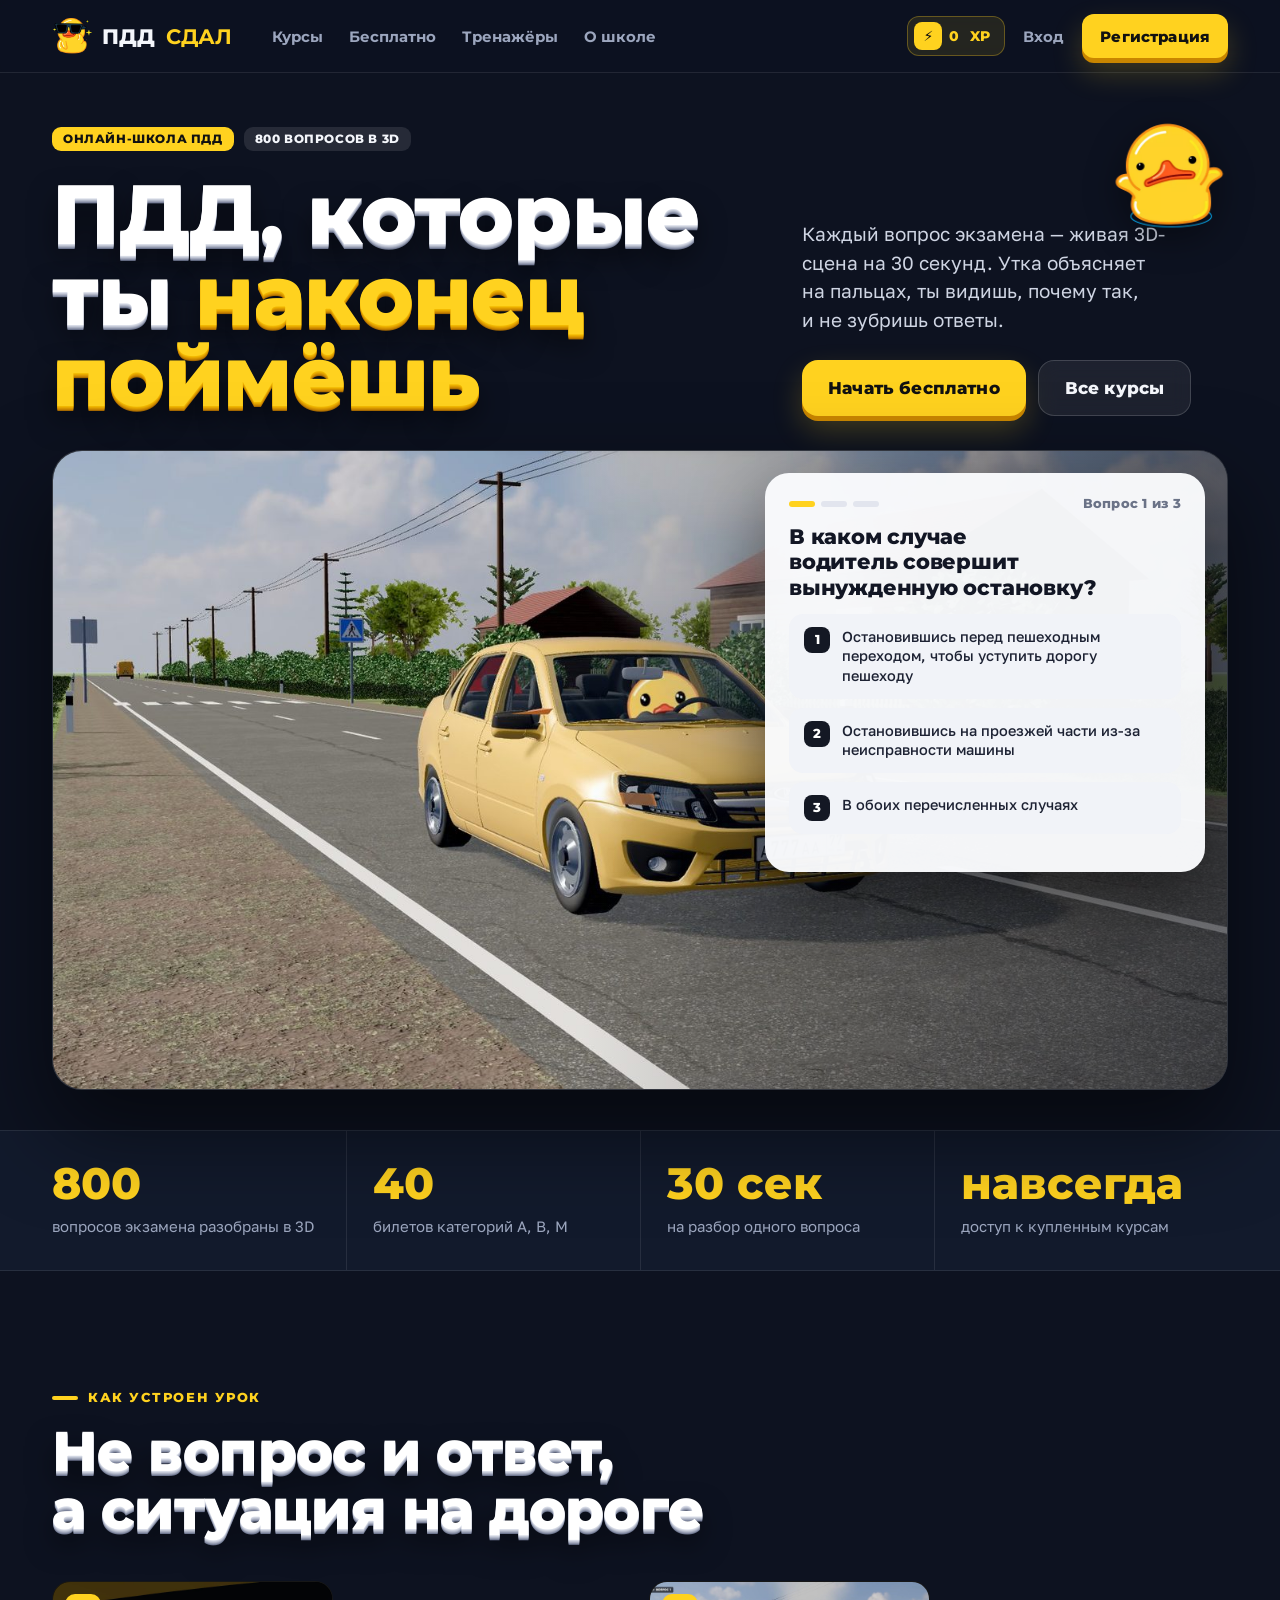
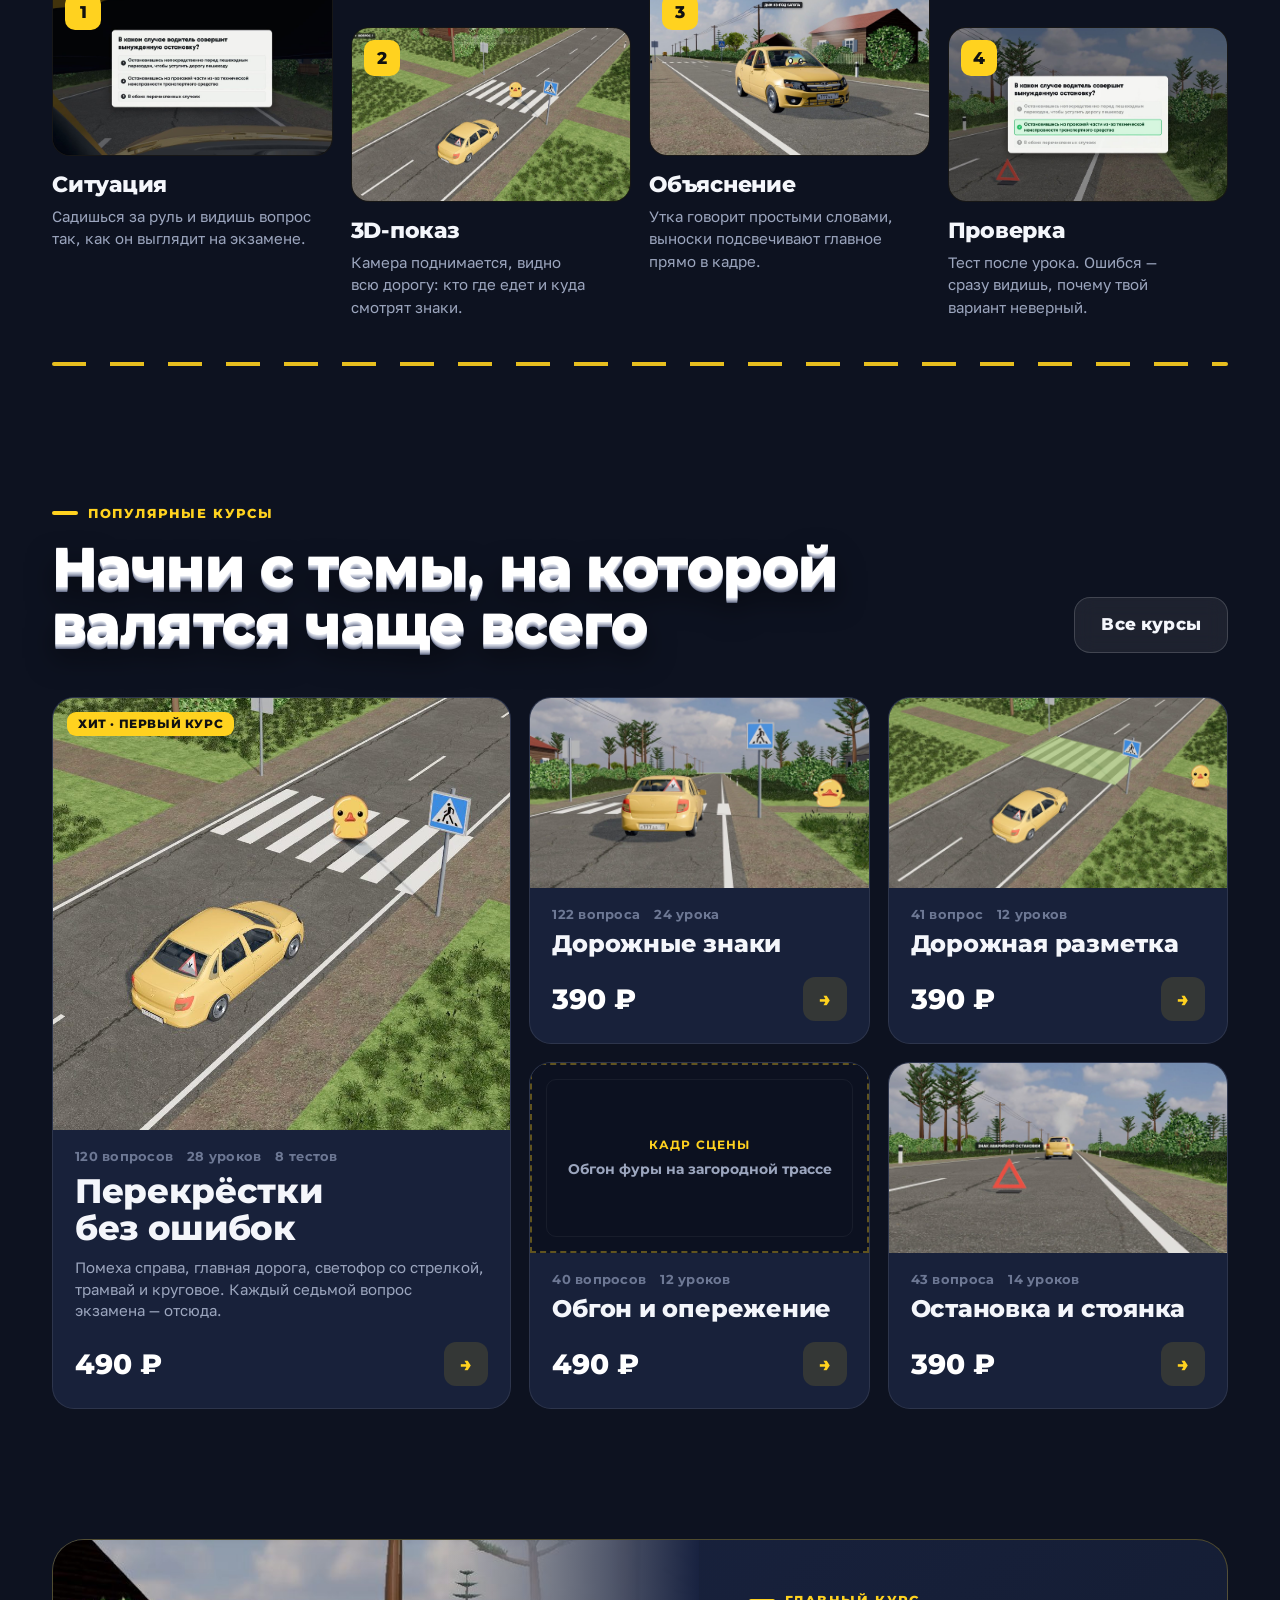
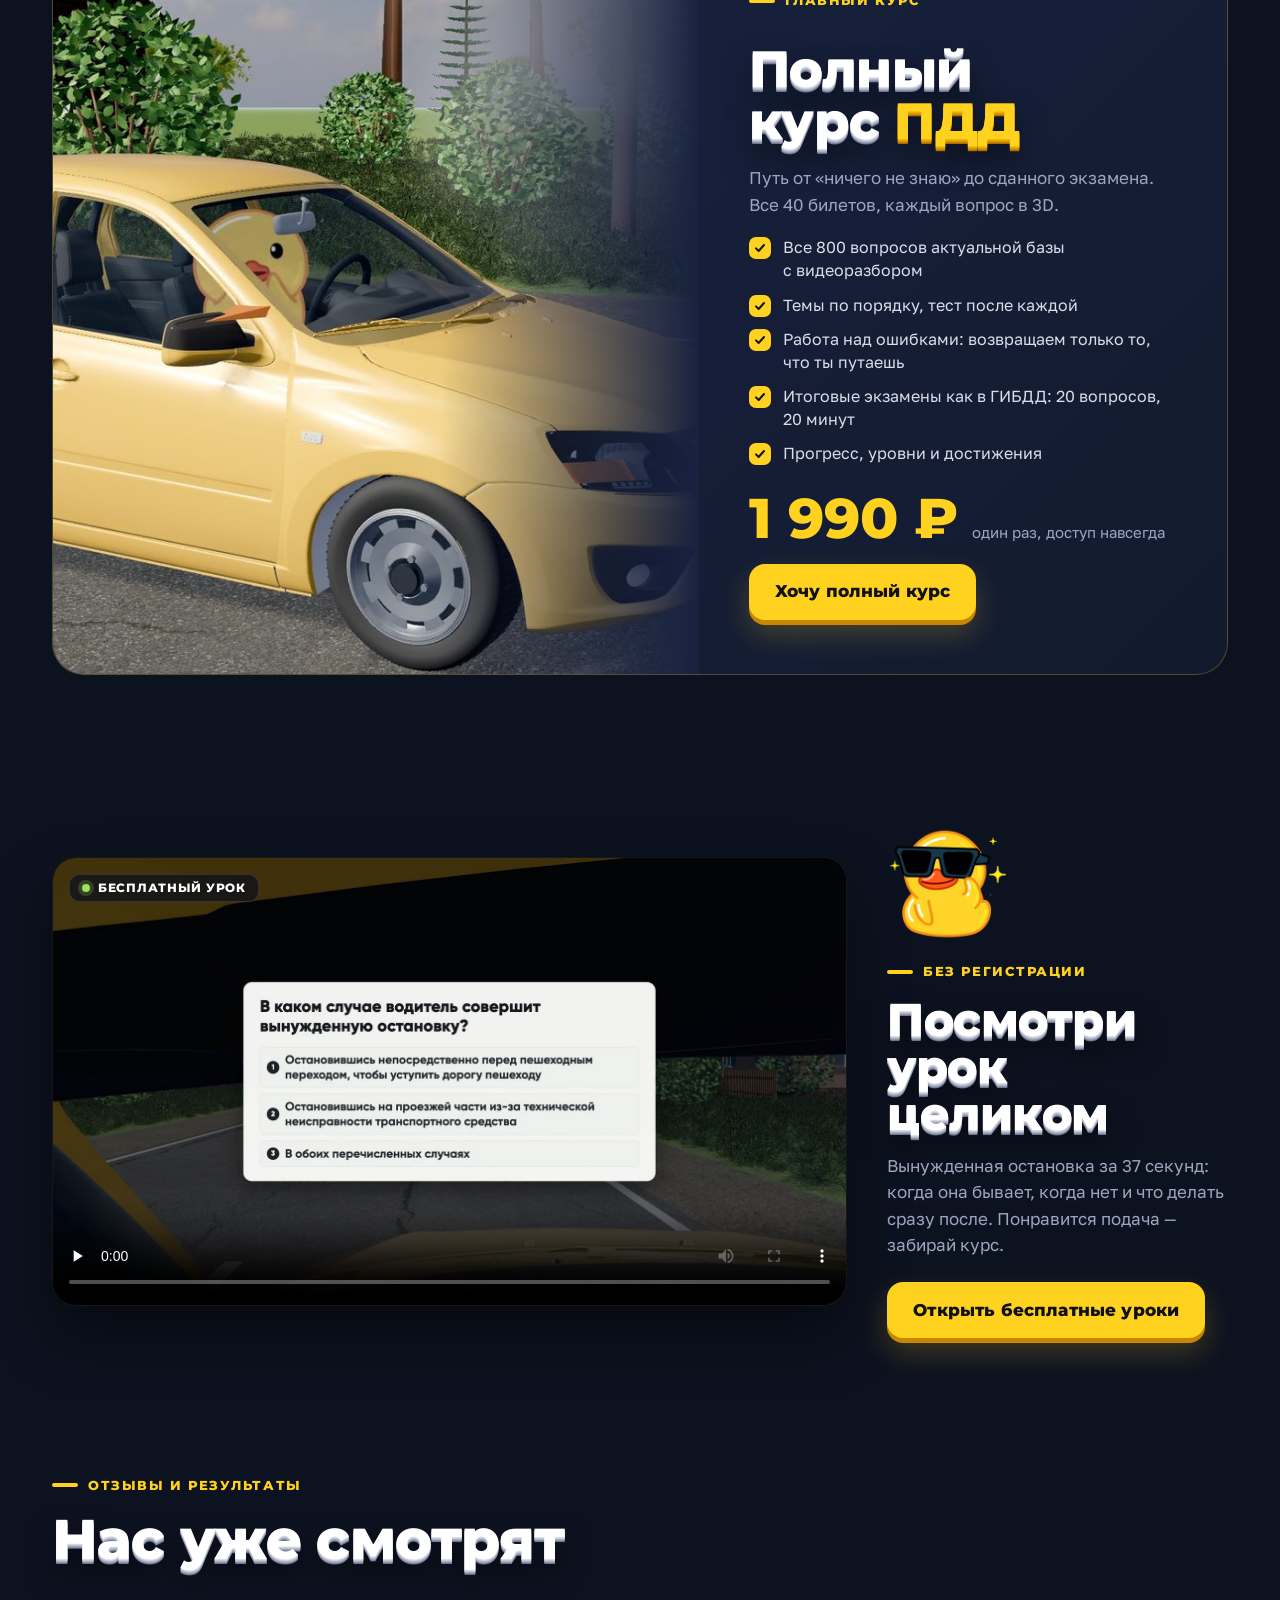
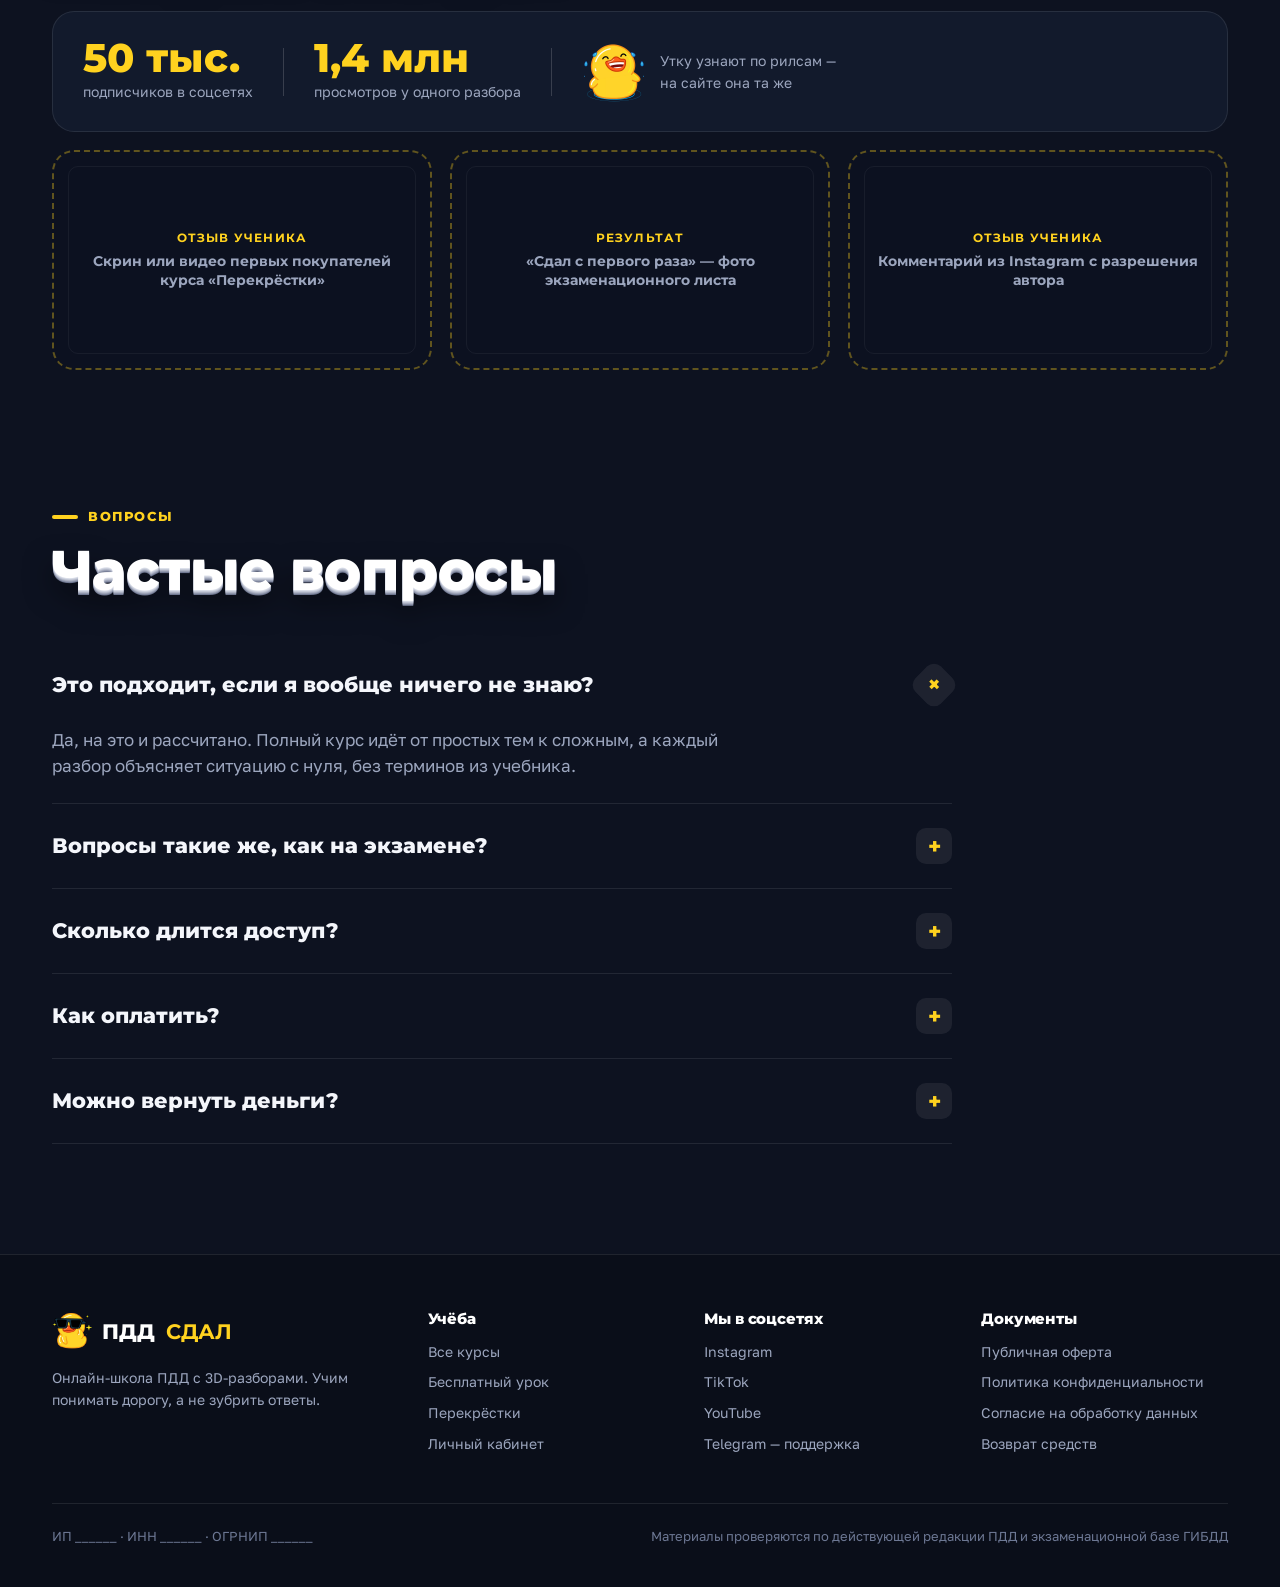
==== commit e30e880a: "Правки владельца 10.11: тренажёр на 3 вопроса, регистрация, полный курс, карточки в уроке - тренажёр" ====
--- a/index.html
+++ b/index.html
@@ -27,25 +27,15 @@
 
     <div class="screen" id="trainer">
       <div class="screen-bg">
-        <img data-k="start" src="img/granta-front.jpg" alt="Учебная Гранта с уткой за рулём">
-        <img data-k="ped" class="off" src="img/crosswalk.jpg" alt="Остановка перед переходом">
-        <img data-k="smoke" class="off" src="img/granta-smoke.jpg" alt="Дым из-под капота">
-        <img data-k="top" class="off" src="img/junction-top.jpg" alt="Вид сверху на переход">
+        <img data-k="start" src="img/granta-front.jpg" alt="Учебная Гранта с уткой за рулём">
+        <img data-k="ped" class="off" src="img/crosswalk.jpg" alt="">
+        <img data-k="smoke" class="off" src="img/granta-smoke.jpg" alt="">
+        <img data-k="top" class="off" src="img/junction-top.jpg" alt="">
+        <img data-k="ex1" class="off blur" src="img/exam/d4091b0cbb297561dd0c9f0c0fcb96e4.jpg" alt="">
+        <img data-k="ex2" class="off blur" src="img/exam/661ef6e93f80ff30cd7a06f1c153fe88.jpg" alt="">
       </div>
-      <div class="screen-hud"><span class="hud"><i></i>Тренажёр · попробуй сейчас</span><span class="hud">Билет 1 · Вопрос 1</span></div>
-      <div class="screen-cap">Выбери ответ — сцена за карточкой покажет, что произошло на дороге</div>
-
-      <div class="trainer" data-trainer data-c="1">
-        <div class="trainer-top"><span class="tag tag-d">Билет 1 · Вопрос 1</span><button class="reset">Заново</button></div>
-        <h3>В&nbsp;каком случае водитель совершит вынужденную остановку?</h3>
-        <div class="opts">
-          <button class="opt" data-frame="ped" data-why="<b>Нет.</b> Перед переходом машина исправна, ты сам решил постоять и&nbsp;пропустить пешехода. Это обычная остановка."><span class="n">1</span>Остановившись перед пешеходным переходом, чтобы уступить дорогу пешеходу</button>
-          <button class="opt" data-frame="smoke" data-why="<b>Верно!</b> Повалил дым, машина заглохла — ты бы и&nbsp;рад ехать, но&nbsp;дальше никак. Вот это и&nbsp;есть вынужденная."><span class="n">2</span>Остановившись на&nbsp;проезжей части из-за неисправности машины</button>
-          <button class="opt" data-frame="top" data-why="<b>Ловушка.</b> Вынужденная — только когда ехать дальше нельзя: поломка, плохо водителю, препятствие. У&nbsp;перехода ты стоишь по своей воле."><span class="n">3</span>В&nbsp;обоих перечисленных случаях</button>
-        </div>
-        <div class="why"></div>
-        <div class="trainer-foot"><span>Это настоящий вопрос из&nbsp;билетов ГИБДД</span><a href="#free">Смотреть разбор</a></div>
-      </div>
+      <div class="screen-exam" data-exam><img alt="Картинка из билета, как на экзамене"></div>
+      <div class="trainer" data-trainer></div>
     </div>
   </div>
 </section>
@@ -116,7 +106,7 @@
           <li>Прогресс, уровни и&nbsp;достижения</li>
         </ul>
         <div class="full-price"><b>1&nbsp;990&nbsp;₽</b><span>один раз, доступ навсегда</span></div>
-        <div><a class="btn btn-y" href="courses.html">Хочу полный курс</a></div>
+        <div><a class="btn btn-y" href="course-full.html">Хочу полный курс</a></div>
       </div>
     </div>
   </div>
@@ -142,8 +132,8 @@
   <div class="wrap">
     <div class="sec-h"><div><div class="kicker">Отзывы и&nbsp;результаты</div><h2 class="x3d">Нас уже смотрят</h2></div></div>
     <div class="proof rv">
-      <div><b>25&nbsp;тыс.</b><span>подписчиков в&nbsp;Instagram за первый месяц</span></div><div class="sep"></div>
-      <div><b>1,3&nbsp;млн</b><span>просмотров у&nbsp;одного разбора</span></div><div class="sep"></div>
+      <div><b>50&nbsp;тыс.</b><span>подписчиков в&nbsp;соцсетях</span></div><div class="sep"></div>
+      <div><b>1,4&nbsp;млн</b><span>просмотров у&nbsp;одного разбора</span></div><div class="sep"></div>
       <div style="display:flex;align-items:center;gap:14px"><img data-duck="6475" alt="" style="width:64px"><span>Утку узнают по&nbsp;рилсам —<br>на сайте она та же</span></div>
     </div>
     <div class="revs">
@@ -168,6 +158,7 @@
 </section>
 
 <footer data-foot></footer>
+<script src="js/q.js"></script>
 <script src="js/app.js"></script>
 </body>
 </html>
--- a/css/app.css
+++ b/css/app.css
@@ -572,3 +572,157 @@
 html.shot .side{position:relative;top:0;height:auto}
 html.shot .prog-side{position:static}
 html.shot .acc-nav{position:static}
+
+/* ===== правки 10.11: тренажёр на 3 вопроса ===== */
+.screen-bg img.blur{filter:blur(16px) brightness(.5) saturate(1.15);transform:scale(1.12)}
+.btn-dark{background:#141824;color:#fff;border:1.5px solid #141824}
+.btn-dark:hover{background:#262c3d}
+.tr-top{display:flex;align-items:center;justify-content:space-between;margin-bottom:14px;font:800 13px/1 var(--display);color:#6b7387;letter-spacing:.02em}
+.tr-dots{display:flex;gap:6px}
+.tr-dots i{width:26px;height:6px;border-radius:4px;background:#e2e5ee}
+.tr-dots i.on{background:var(--y)}
+.tr-dots i.done{background:#141824}
+.tr-img{display:block;width:100%;border-radius:12px;margin-bottom:14px;aspect-ratio:604/225;object-fit:cover}
+.tr-act{display:flex;gap:10px;flex-wrap:wrap;margin-top:14px}
+.tr-act .btn{flex:1 1 auto}
+.tr-fin{text-align:center;padding:10px 0 4px}
+.tr-fin img{width:110px;height:110px;margin:0 auto 6px;display:block}
+.tr-fin b{display:block;font:800 44px/1 var(--display);color:#141824}
+.tr-fin p{margin-top:10px;color:#4a5268;font-size:15px}
+
+/* окно разбора */
+.modal{position:fixed;inset:0;z-index:100;display:none;place-items:center;padding:24px;background:rgba(6,9,18,.82);backdrop-filter:blur(6px)}
+.modal.on{display:grid}
+.modal-box{position:relative;width:min(1000px,100%);border-radius:22px;overflow:hidden;background:#0b0f1a;border:1px solid var(--line2);box-shadow:0 40px 90px rgba(0,0,0,.6)}
+.modal-box video{display:block;width:100%;aspect-ratio:16/9;background:#000}
+.modal-x{position:absolute;z-index:2;right:12px;top:12px;width:40px;height:40px;border-radius:12px;background:rgba(12,16,28,.8);color:#fff;font-size:18px;border:1px solid var(--line2)}
+.modal-cap{padding:14px 18px;font:800 14px/1 var(--display);color:var(--muted)}
+.modal-soon{display:grid;grid-template-columns:1.1fr 1fr;gap:24px;align-items:center;padding:24px}
+.modal-soon img{width:100%;border-radius:14px}
+.modal-soon b{display:block;font:800 22px/1.2 var(--display);margin-bottom:10px}
+.modal-soon span{display:block;color:var(--muted);margin-bottom:18px}
+
+/* урок: заметки вместо текста озвучки */
+.notes{display:grid;grid-template-columns:1fr 1fr 1fr;gap:14px;margin-top:26px;align-items:stretch}
+.notes .rule{margin-top:0}
+.rule-g{background:rgba(155,225,93,.1);border-color:rgba(155,225,93,.35);color:#d9f2c4}
+.rule-g b{color:var(--green)}
+
+/* карточки из билетов */
+.deck-sec{margin-top:40px}
+.deck-h{display:flex;justify-content:space-between;align-items:flex-end;gap:16px;margin-bottom:18px}
+.deck-h h2{font-size:30px}
+.deck-count{font:800 15px/1 var(--display);color:var(--muted);white-space:nowrap}
+.deck{position:relative;max-width:640px;margin:0 auto;transition:height .3s ease;perspective:1600px}
+.card{position:absolute;left:0;right:0;top:0;transition:transform .45s cubic-bezier(.2,.8,.2,1),opacity .35s,filter .35s;cursor:pointer}
+.card[data-p="0"]{z-index:3}
+.card[data-p="1"]{z-index:2;transform:translateY(16px) scale(.95);filter:brightness(.55);pointer-events:none}
+.card[data-p="2"]{z-index:1;transform:translateY(32px) scale(.9);filter:brightness(.35);pointer-events:none}
+.card[data-p="hide"]{opacity:0;transform:translateY(40px) scale(.88);pointer-events:none}
+.card[data-p="gone"]{opacity:0;transform:translateX(-80%) rotate(-8deg);pointer-events:none}
+.card-in{position:relative;transform-style:preserve-3d;transition:transform .55s cubic-bezier(.2,.8,.2,1)}
+.card.flip .card-in{transform:rotateY(180deg)}
+.card-f,.card-b{backface-visibility:hidden;-webkit-backface-visibility:hidden;border-radius:22px;background:#fafbfd;color:#141824;padding:22px;box-shadow:0 24px 50px rgba(0,0,0,.4)}
+.card-b{position:absolute;left:0;right:0;top:0;min-height:100%;transform:rotateY(180deg);background:#f3fbea}
+.card-f .tag-d,.card-b .tag-d{background:#eef0f5;color:#4a5268}
+.card-f img{display:block;width:100%;border-radius:12px;margin-top:14px}
+.card h3{font-size:19px;line-height:1.25;margin:14px 0 12px;color:#121624}
+.card ol{padding-left:20px;display:grid;gap:6px;font-size:15px;color:#3a4256}
+.card-b p{font-size:15px;line-height:1.5;color:#3a4256}
+.deck-nav{display:flex;justify-content:center;align-items:center;gap:12px;margin-top:22px}
+.deck-arr{width:48px;height:44px;border-radius:12px;background:rgba(255,255,255,.07);border:1.5px solid var(--line2);color:#fff;font-size:20px}
+
+/* вопрос с картинкой как на экзамене */
+.exam-img{display:block;width:100%;max-width:640px;border-radius:14px;margin-bottom:16px}
+
+/* кабинет: результаты тестов */
+.tres-sum{border-radius:14px;padding:14px 16px;background:rgba(155,225,93,.1);border:1px solid rgba(155,225,93,.3);margin-bottom:14px}
+.tres-sum b{display:block;font:800 16px/1.2 var(--display);color:var(--green)}
+.tres-sum span{font-size:14px;color:#d9f2c4}
+.tres{list-style:none;display:grid;gap:12px}
+.tres li{display:grid;grid-template-columns:1fr 90px auto;gap:12px;align-items:center}
+.tres li b{display:block;font:700 14px/1.2 var(--display)}
+.tres li span{font-size:12px;color:var(--dim)}
+.tres-bar{height:8px;border-radius:5px;background:var(--card2);overflow:hidden}
+.tres-bar i{display:block;height:100%;background:var(--green);border-radius:5px}
+.tres-bar.bad i{background:#ff7a6e}
+.tres em{font:800 13px/1 var(--display);font-style:normal;white-space:nowrap}
+.tres em.ok{color:var(--green)}
+.tres em.bad{color:#ff8a7e}
+
+/* регистрация */
+.reg{padding:40px 0 70px}
+.reg-grid{display:grid;grid-template-columns:minmax(0,560px) minmax(0,1fr);gap:40px;align-items:start}
+.reg-card{border-radius:24px;background:var(--card);border:1px solid var(--line);padding:30px;display:grid;gap:18px}
+.reg-h{display:flex;gap:14px;align-items:center}
+.reg-h img{width:72px;height:72px;flex:none}
+.reg-h h1{font-size:36px}
+.fld{display:grid;gap:8px;border:0;min-width:0}
+.fld>span{font:700 14px/1.2 var(--display);color:#dfe4ef}
+.fld>span em{font-style:normal;font-weight:600;color:var(--dim);margin-left:6px}
+.fld input[type=text],.fld input:not([type]),.fld input[type=email],.fld input[type=password],.fld input[type=number]{height:50px;border-radius:12px;background:#0f1628;border:1.5px solid var(--line2);color:#fff;padding:0 14px;font:500 16px var(--body);width:100%}
+.fld input:focus{outline:none;border-color:var(--y)}
+.seg{display:grid;grid-template-columns:1fr 1fr;gap:8px}
+.seg label{position:relative;cursor:pointer}
+.seg input{position:absolute;opacity:0}
+.seg b{display:flex;align-items:center;justify-content:center;text-align:center;min-height:48px;padding:8px 10px;border-radius:12px;background:#0f1628;border:1.5px solid var(--line2);font:700 14px/1.2 var(--display);color:#cfd5e3;transition:border-color .15s,background .15s}
+.seg input:checked+b{border-color:var(--y);background:rgba(255,210,31,.1);color:var(--y)}
+.seg input:focus-visible+b{outline:2px solid var(--y);outline-offset:2px}
+.days{display:flex;gap:8px;flex-wrap:wrap}
+.days input{flex:1 1 140px;max-width:180px}
+.days button{height:50px;padding:0 14px;border-radius:12px;background:rgba(255,255,255,.06);border:1.5px solid var(--line2);color:#cfd5e3;font:700 14px/1 var(--display)}
+.days button.on{border-color:var(--y);color:var(--y)}
+[data-days].hide{display:none}
+.agree{display:flex;gap:10px;align-items:flex-start;font-size:14px;color:var(--muted);cursor:pointer}
+.agree input{margin-top:3px;accent-color:var(--y);width:18px;height:18px;flex:none}
+.agree a{color:#fff;text-decoration:underline}
+.reg-err{min-height:0;color:#ff8a7e;font-size:14px}
+.reg-err:empty{display:none}
+.reg-alt{text-align:center;font-size:14px;color:var(--muted)}
+.reg-alt a{color:var(--y)}
+.reg-side{display:grid;gap:22px}
+.reg-img{border-radius:24px;overflow:hidden;border:1px solid var(--line)}
+.reg-img img{display:block;width:100%;aspect-ratio:4/3;object-fit:cover}
+
+@media (max-width:1100px){
+  .notes{grid-template-columns:1fr 1fr}
+  .notes .fishka{grid-column:1/-1}
+}
+@media (max-width:860px){
+  .reg-grid{grid-template-columns:minmax(0,1fr)}
+  .reg-side{display:none}
+  .modal-soon{grid-template-columns:1fr}
+}
+@media (max-width:640px){
+  .notes{grid-template-columns:1fr}
+  .deck-h h2{font-size:24px}
+  .tres li{grid-template-columns:1fr auto}
+  .tres-bar{grid-column:1/-1;order:3}
+  .reg{padding:20px 0 50px}
+  .reg-card{padding:20px}
+  .reg-h h1{font-size:30px}
+  .modal{padding:10px}
+  .tr-act .btn{flex:1 1 100%}
+}
+.screen-exam{position:absolute;z-index:2;left:28px;top:28px;bottom:28px;right:500px;display:flex;align-items:center;justify-content:center;opacity:0;pointer-events:none;transition:opacity .4s}
+.screen-exam.on{opacity:1}
+.screen-exam img{width:100%;border-radius:16px;box-shadow:0 24px 60px rgba(0,0,0,.55);border:1px solid rgba(255,255,255,.18)}
+@media (max-width:860px){
+  .screen-exam{display:none}
+  .screen-bg img.blur{filter:none;transform:none;object-fit:cover}
+}
+@media (max-width:860px){
+  .screen.ex .screen-bg{aspect-ratio:604/225}
+  .screen.ex .trainer{margin-top:12px}
+}
+.card[data-p="1"] .card-in,.card[data-p="2"] .card-in,.card[data-p="hide"] .card-in{max-height:var(--fh,400px);overflow:hidden;border-radius:22px}
+.deck-nav{position:relative;z-index:4}
+.tres li{grid-template-columns:1fr auto;row-gap:8px}
+.tres li>div:first-child{display:flex;align-items:baseline;gap:8px;flex-wrap:wrap}
+.tres-bar{grid-column:1/-1;order:3}
+.tres li>div:first-child{grid-column:1/-1}
+.tres-bar{grid-column:auto;order:0}
+.card{transform-origin:50% 100%}
+.card[data-p="1"]{transform:translateY(20px) scale(.94)}
+.card[data-p="2"]{transform:translateY(40px) scale(.88)}
+.card[data-p="1"] .card-f>*,.card[data-p="2"] .card-f>*{visibility:hidden}
